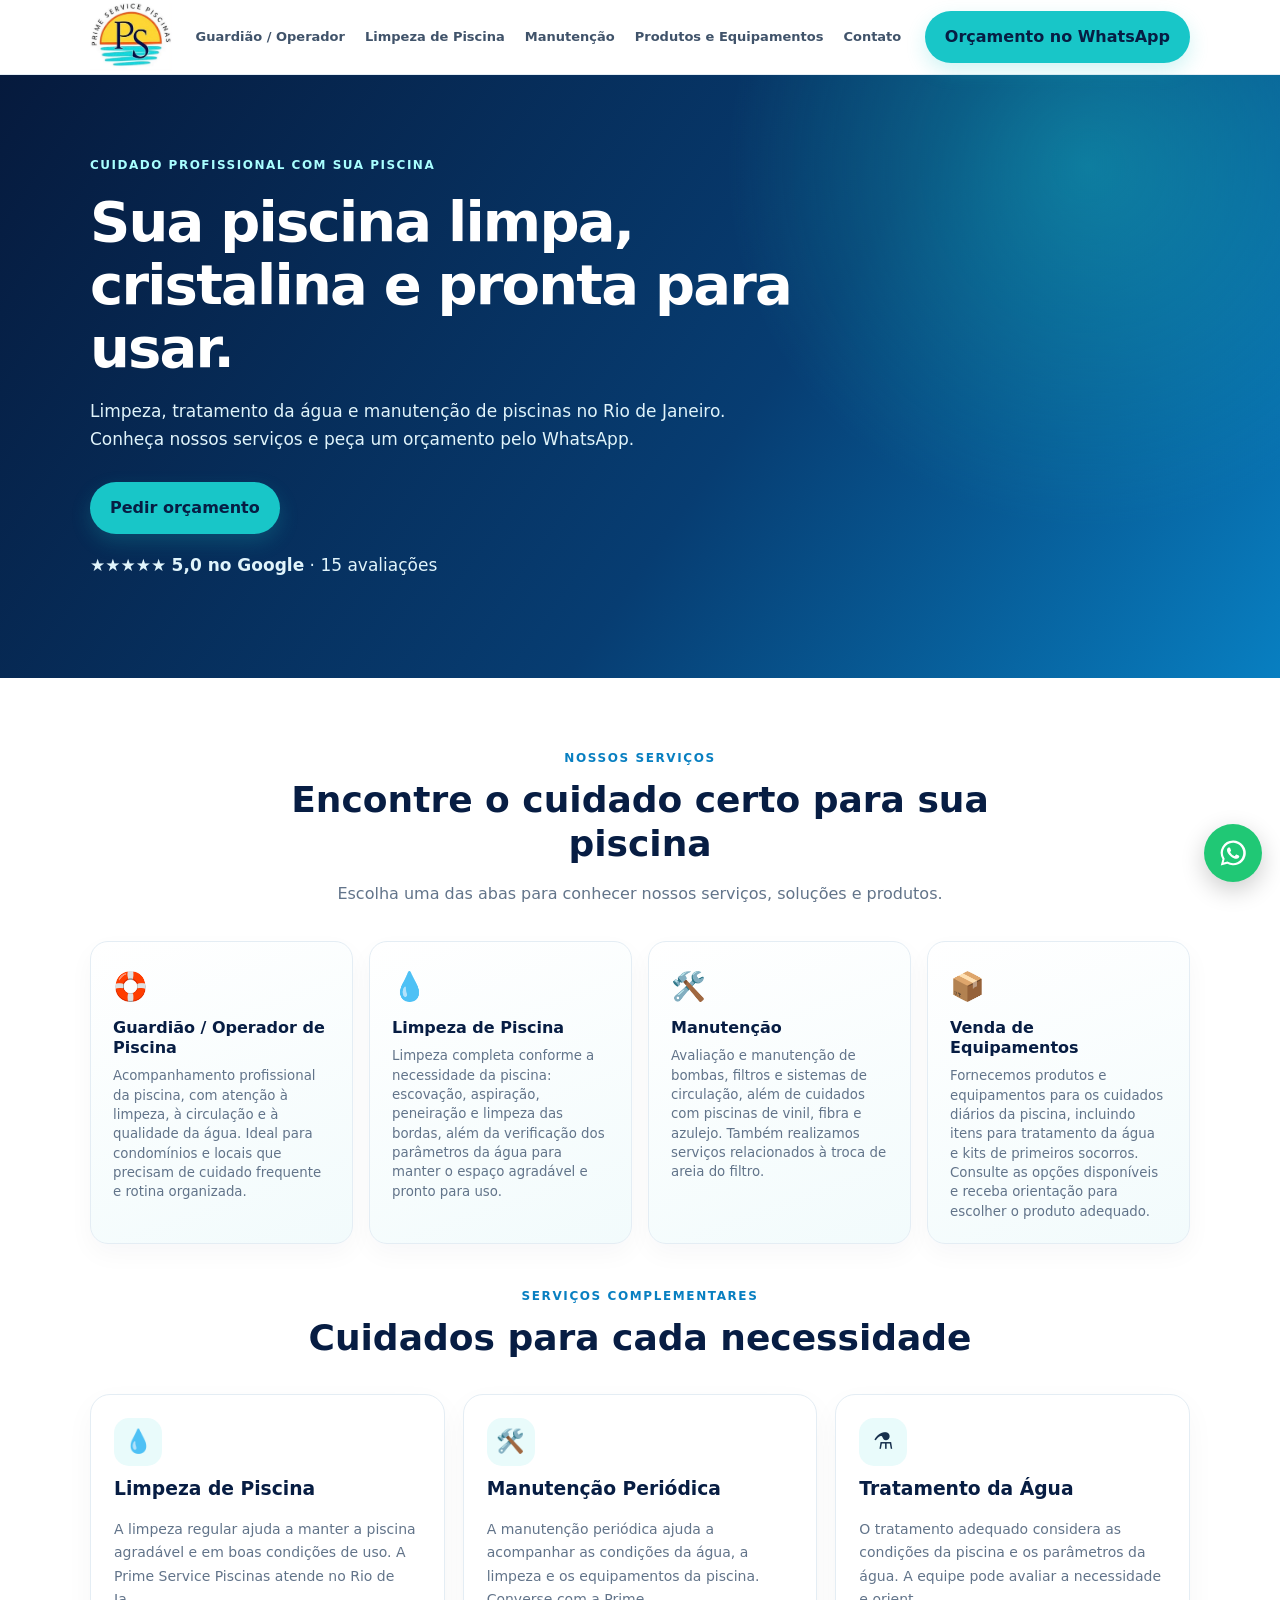
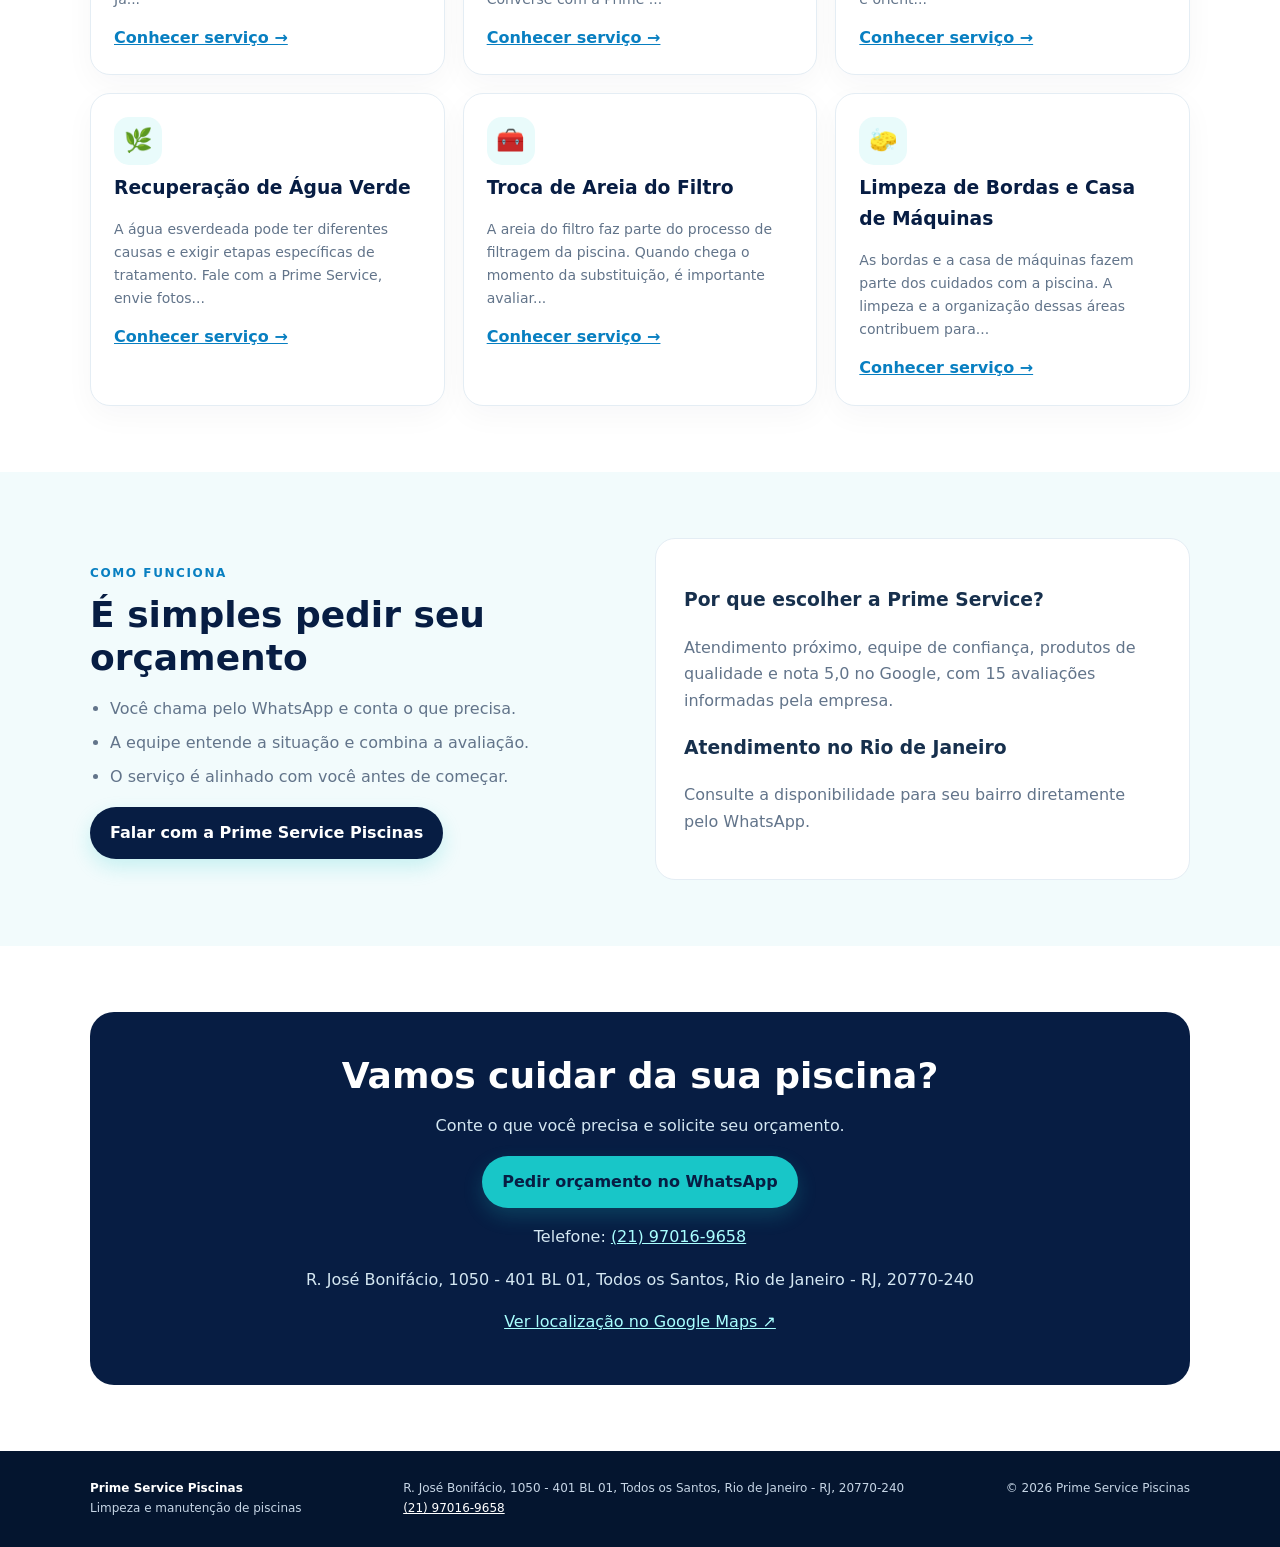
==== index.html @ a9b06937 "Corrigir ícone do botão flutuante do WhatsApp" ====
<!doctype html><html lang="pt-BR"><head><meta charset="utf-8"><meta name="viewport" content="width=device-width,initial-scale=1"><meta name="theme-color" content="#071d43"><title>Limpeza de Piscina no Rio de Janeiro | Prime Service Piscinas</title><meta name="description" content="Limpeza e manutenção de piscinas no Rio de Janeiro. Tratamento da água, recuperação de água verde e serviços para sua piscina. Peça orçamento!"><meta property="og:title" content="Prime Service Piscinas | Rio de Janeiro"><meta property="og:description" content="Limpeza e manutenção de piscinas. Peça seu orçamento pelo WhatsApp."><meta property="og:type" content="website"><meta property="og:url" content="https://manucrf.github.io/primeservicepiscinas/"><meta property="og:image" content="https://manucrf.github.io/primeservicepiscinas/PSP.jpeg"><meta property="og:image:alt" content="Logo da Prime Service Piscinas"><meta name="twitter:card" content="summary"><meta name="twitter:title" content="Prime Service Piscinas | Rio de Janeiro"><meta name="twitter:description" content="Limpeza e manutenção de piscinas. Peça seu orçamento pelo WhatsApp."><meta name="twitter:image" content="https://manucrf.github.io/primeservicepiscinas/PSP.jpeg"><link rel="canonical" href="https://manucrf.github.io/primeservicepiscinas/"><link rel="stylesheet" href="style.css"><script type="application/ld+json">{"@context":"https://schema.org","@type":"LocalBusiness","name":"Prime Service Piscinas","telephone":"+5521970169658","address":{"@type":"PostalAddress","streetAddress":"R. José Bonifácio, 1050 - 401 BL 01, Todos os Santos","addressLocality":"Rio de Janeiro","addressRegion":"RJ","postalCode":"20770-240","addressCountry":"BR"},"aggregateRating":{"@type":"AggregateRating","ratingValue":"5.0","reviewCount":"15"}}</script></head><body><header><div class="wrap nav"><a class="brand" style="display:flex;align-items:center;gap:12px" href="index.html"><img src="PSP.jpeg" alt="Logo original Prime Service Piscinas" style="width:82px;height:68px;object-fit:contain"></a><nav id="nav"><a href="servicos/guardiao-operador.html">Guardião / Operador</a><a href="servicos/limpeza-de-piscina.html">Limpeza de Piscina</a><a href="servicos/manutencao-equipamentos.html">Manutenção</a><a href="servicos/venda-equipamentos.html">Produtos e Equipamentos</a><a href="index.html#contato">Contato</a></nav><a class="btn" href="https://wa.me/5521970169658?text=Ol%C3%A1%21%20Gostaria%20de%20pedir%20um%20or%C3%A7amento%20para%20minha%20piscina." target="_blank" rel="noopener">Orçamento no WhatsApp</a><button class="menu" id="menu" aria-label="Abrir menu" aria-expanded="false">☰</button></div></header><main><section class="hero"><div class="wrap"><span class="eyebrow">Cuidado profissional com sua piscina</span><h1>Sua piscina limpa, cristalina e pronta para usar.</h1><p>Limpeza, tratamento da água e manutenção de piscinas no Rio de Janeiro. Conheça nossos serviços e peça um orçamento pelo WhatsApp.</p><a class="btn" href="https://wa.me/5521970169658?text=Ol%C3%A1%21%20Gostaria%20de%20pedir%20um%20or%C3%A7amento%20para%20minha%20piscina." target="_blank" rel="noopener">Pedir orçamento</a><p>★★★★★ <strong>5,0 no Google</strong> · 15 avaliações</p></div></section><section><div class="wrap"><div class="intro"><span class="kicker">Nossos serviços</span><h2>Encontre o cuidado certo para sua piscina</h2><p class="muted">Escolha uma das abas para conhecer nossos serviços, soluções e produtos.</p></div><div class="service-tabs" aria-label="Categorias de serviços">
<a class="service-tab" href="servicos/guardiao-operador.html"><span>🛟</span><strong>Guardião / Operador de Piscina</strong><small>Acompanhamento profissional da piscina, com atenção à limpeza, à circulação e à qualidade da água. Ideal para condomínios e locais que precisam de cuidado frequente e rotina organizada.</small></a>
<a class="service-tab" href="servicos/limpeza-de-piscina.html"><span>💧</span><strong>Limpeza de Piscina</strong><small>Limpeza completa conforme a necessidade da piscina: escovação, aspiração, peneiração e limpeza das bordas, além da verificação dos parâmetros da água para manter o espaço agradável e pronto para uso.</small></a>
<a class="service-tab" href="servicos/manutencao-equipamentos.html"><span>🛠️</span><strong>Manutenção</strong><small>Avaliação e manutenção de bombas, filtros e sistemas de circulação, além de cuidados com piscinas de vinil, fibra e azulejo. Também realizamos serviços relacionados à troca de areia do filtro.</small></a>
<a class="service-tab" href="servicos/venda-equipamentos.html"><span> 📦</span><strong>Venda de Equipamentos</strong><small>Fornecemos produtos e equipamentos para os cuidados diários da piscina, incluindo itens para tratamento da água e kits de primeiros socorros. Consulte as opções disponíveis e receba orientação para escolher o produto adequado.</small></a>
</div>
<div class="intro secondary-intro"><span class="kicker">Serviços complementares</span><h2>Cuidados para cada necessidade</h2></div>
<div class="grid"><article class="card"><div class="symbol">💧</div><h3>Limpeza de Piscina</h3><p>A limpeza regular ajuda a manter a piscina agradável e em boas condições de uso. A Prime Service Piscinas atende no Rio de Ja...</p><a href="servicos/limpeza-de-piscina.html" style="color:var(--blue);font-weight:750">Conhecer serviço →</a></article><article class="card"><div class="symbol">🛠️</div><h3>Manutenção Periódica</h3><p>A manutenção periódica ajuda a acompanhar as condições da água, a limpeza e os equipamentos da piscina. Converse com a Prime ...</p><a href="servicos/manutencao-periodica.html" style="color:var(--blue);font-weight:750">Conhecer serviço →</a></article><article class="card"><div class="symbol">⚗️</div><h3>Tratamento da Água</h3><p>O tratamento adequado considera as condições da piscina e os parâmetros da água. A equipe pode avaliar a necessidade e orient...</p><a href="servicos/tratamento-da-agua.html" style="color:var(--blue);font-weight:750">Conhecer serviço →</a></article><article class="card"><div class="symbol">🌿</div><h3>Recuperação de Água Verde</h3><p>A água esverdeada pode ter diferentes causas e exigir etapas específicas de tratamento. Fale com a Prime Service, envie fotos...</p><a href="servicos/recuperacao-agua-verde.html" style="color:var(--blue);font-weight:750">Conhecer serviço →</a></article><article class="card"><div class="symbol">🧰</div><h3>Troca de Areia do Filtro</h3><p>A areia do filtro faz parte do processo de filtragem da piscina. Quando chega o momento da substituição, é importante avaliar...</p><a href="servicos/troca-areia-filtro.html" style="color:var(--blue);font-weight:750">Conhecer serviço →</a></article><article class="card"><div class="symbol">🧽</div><h3>Limpeza de Bordas e Casa de Máquinas</h3><p>As bordas e a casa de máquinas fazem parte dos cuidados com a piscina. A limpeza e a organização dessas áreas contribuem para...</p><a href="servicos/limpeza-bordas-casa-maquinas.html" style="color:var(--blue);font-weight:750">Conhecer serviço →</a></article></div></div></section><section class="band"><div class="wrap split"><div><span class="kicker">Como funciona</span><h2>É simples pedir seu orçamento</h2><ul class="check"><li>Você chama pelo WhatsApp e conta o que precisa.</li><li>A equipe entende a situação e combina a avaliação.</li><li>O serviço é alinhado com você antes de começar.</li></ul><a class="btn dark" href="https://wa.me/5521970169658?text=Ol%C3%A1%21%20Gostaria%20de%20pedir%20um%20or%C3%A7amento%20para%20minha%20piscina." target="_blank" rel="noopener">Falar com a Prime Service Piscinas</a></div><div class="panel"><h3>Por que escolher a Prime Service?</h3><p class="muted">Atendimento próximo, equipe de confiança, produtos de qualidade e nota 5,0 no Google, com 15 avaliações informadas pela empresa.</p><h3>Atendimento no Rio de Janeiro</h3><p class="muted">Consulte a disponibilidade para seu bairro diretamente pelo WhatsApp.</p></div></div></section><section id="contato"><div class="wrap"><div class="cta"><h2>Vamos cuidar da sua piscina?</h2><p>Conte o que você precisa e solicite seu orçamento.</p><a class="btn" href="https://wa.me/5521970169658?text=Ol%C3%A1%21%20Gostaria%20de%20pedir%20um%20or%C3%A7amento%20para%20minha%20piscina." target="_blank" rel="noopener">Pedir orçamento no WhatsApp</a><p>Telefone: <a href="tel:+5521970169658" style="color:#a9ffff">(21) 97016-9658</a></p><p>R. José Bonifácio, 1050 - 401 BL 01, Todos os Santos, Rio de Janeiro - RJ, 20770-240</p><p><a href="https://www.google.com/maps?q=R.%20Jos%C3%A9%20Bonif%C3%A1cio%2C%201050%2C%20Todos%20os%20Santos%2C%20Rio%20de%20Janeiro%20-%20RJ%2C%2020770-240" target="_blank" rel="noopener" style="color:#a9ffff">Ver localização no Google Maps ↗</a></p></div></div></section></main><footer><div class="wrap foot"><div><strong>Prime Service Piscinas</strong><br>Limpeza e manutenção de piscinas</div><div>R. José Bonifácio, 1050 - 401 BL 01, Todos os Santos, Rio de Janeiro - RJ, 20770-240<br><a href="tel:+5521970169658" style="color:white">(21) 97016-9658</a></div><div>© <span class="year"></span> Prime Service Piscinas</div></div></footer><a class="float" href="https://wa.me/5521970169658?text=Ol%C3%A1%21%20Gostaria%20de%20pedir%20um%20or%C3%A7amento%20para%20minha%20piscina." target="_blank" rel="noopener" aria-label="Pedir orçamento pelo WhatsApp"><svg viewBox="0 0 24 24" width="30" height="30" aria-hidden="true" focusable="false"><path fill="currentColor" d="M12.04 2a9.85 9.85 0 0 0-8.45 14.92L2.2 22l5.22-1.37A9.95 9.95 0 1 0 12.04 2Zm0 18.1a8.1 8.1 0 0 1-4.13-1.13l-.3-.18-3.1.81.83-3.02-.2-.31A8.13 8.13 0 1 1 12.04 20.1Zm4.46-6.08c-.24-.12-1.43-.7-1.65-.78-.22-.08-.38-.12-.54.12-.16.24-.62.78-.76.94-.14.16-.28.18-.52.06-.24-.12-1.02-.38-1.95-1.2-.72-.64-1.2-1.43-1.34-1.67-.14-.24-.02-.37.1-.49.1-.1.24-.28.36-.42.12-.14.16-.24.24-.4.08-.16.04-.3-.02-.42-.06-.12-.54-1.3-.74-1.78-.2-.46-.4-.4-.54-.41h-.46c-.16 0-.42.06-.64.3-.22.24-.84.82-.84 2s.86 2.32.98 2.48c.12.16 1.7 2.6 4.12 3.64.58.25 1.03.4 1.38.51.58.18 1.1.15 1.51.09.46-.07 1.43-.58 1.63-1.14.2-.56.2-1.04.14-1.14-.06-.1-.22-.16-.46-.28Z"/></svg></a><script>const m=document.getElementById('menu'),n=document.getElementById('nav');m.addEventListener('click',()=>{let o=n.classList.toggle('open');m.setAttribute('aria-expanded',o)});document.querySelectorAll('.year').forEach(e=>e.textContent=new Date().getFullYear());</script></body></html>
---- style.css ----
:root{--navy:#071d43;--blue:#087fc1;--turq:#18c6c8;--aqua:#e9fbfb;--ink:#17304d;--muted:#62748a;--line:#e4edf4}
*{box-sizing:border-box}html{scroll-behavior:smooth;scroll-padding-top:90px}body{margin:0;font-family:Inter,Poppins,system-ui,-apple-system,"Segoe UI",sans-serif;color:var(--ink);line-height:1.65}a{color:inherit}a:focus-visible,button:focus-visible{outline:3px solid #f5c84b;outline-offset:4px}.wrap{width:min(1100px,calc(100% - 36px));margin:auto}
header{position:sticky;top:0;z-index:10;background:#ffffffef;backdrop-filter:blur(10px);border-bottom:1px solid var(--line)}
.nav{min-height:74px;display:flex;align-items:center;justify-content:space-between;gap:20px}.brand{text-decoration:none;font-weight:800;color:var(--navy);letter-spacing:-.5px;line-height:1.05}.brand small{display:block;color:var(--blue);font-size:10px;letter-spacing:2px;margin-top:4px}
nav{display:flex;align-items:center;gap:20px}nav a{font-size:13px;font-weight:650;text-decoration:none;color:#40536a}nav a:hover{color:var(--blue)}
.btn{display:inline-flex;align-items:center;justify-content:center;padding:13px 20px;border-radius:999px;background:var(--turq);color:var(--navy);font-weight:800;text-decoration:none;border:0;box-shadow:0 8px 20px #18c6c833}.btn:hover{filter:brightness(1.04);transform:translateY(-1px)}.btn.dark{background:var(--navy);color:white}
.menu{display:none;border:1px solid var(--line);background:white;border-radius:10px;padding:9px}
.hero{background:radial-gradient(circle at 85% 15%,#18c6c866,transparent 30%),linear-gradient(125deg,#061a3d,#073d72 58%,#087fc1);color:white;padding:76px 0 82px}
.hero .eyebrow{color:#a9ffff;text-transform:uppercase;letter-spacing:1.5px;font-size:12px;font-weight:800}.hero h1{font-size:clamp(34px,5vw,56px);line-height:1.12;letter-spacing:-1.8px;max-width:760px;margin:14px 0}.hero p{color:#e0f4fb;max-width:700px;font-size:17px}.hero .btn{margin-top:12px}
section{padding:66px 0}.intro{text-align:center;max-width:760px;margin:0 auto 34px}.kicker{color:var(--blue);font-size:12px;font-weight:800;letter-spacing:1.6px;text-transform:uppercase}h2{color:var(--navy);font-size:clamp(26px,3.5vw,36px);line-height:1.2;margin:8px 0 12px}.muted{color:var(--muted)}
.grid{display:grid;grid-template-columns:repeat(3,1fr);gap:18px}.card{border:1px solid var(--line);border-radius:20px;padding:23px;background:white;box-shadow:0 10px 30px #071d4309}.card h3{color:var(--navy);margin:8px 0}.card p{color:var(--muted);font-size:14px}.symbol{width:48px;height:48px;border-radius:15px;background:var(--aqua);display:grid;place-items:center;font-size:23px}
.band{background:#f2fbfc}.split{display:grid;grid-template-columns:1fr 1fr;gap:30px;align-items:center}.panel{padding:28px;border-radius:20px;background:white;border:1px solid var(--line)}ul.check{padding-left:20px;color:var(--muted)}ul.check li{margin:8px 0}
.cta{background:var(--navy);color:white;border-radius:24px;padding:34px;text-align:center}.cta h2{color:white}.cta p{color:#d4e7f2}
footer{background:#04152f;color:#c6d5e5;padding:28px 0;font-size:12px}.foot{display:flex;justify-content:space-between;gap:18px;flex-wrap:wrap}footer strong{color:white}
.float{position:fixed;right:18px;bottom:18px;z-index:20;width:58px;height:58px;border-radius:50%;display:grid;place-items:center;background:#20c875;color:white;text-decoration:none;font-size:27px;box-shadow:0 8px 25px #0003}
.breadcrumb{font-size:13px;color:var(--muted);margin:18px 0}.breadcrumb a{color:var(--blue)}
@media(max-width:800px){nav{display:none;position:absolute;top:73px;left:0;right:0;background:white;padding:18px 22px;border-bottom:1px solid var(--line);flex-direction:column;align-items:flex-start}nav.open{display:flex}.menu{display:block}.nav>.btn{display:none}.grid{grid-template-columns:repeat(2,1fr)}.split{grid-template-columns:1fr}}
@media(max-width:540px){.grid{grid-template-columns:1fr}.hero{padding:55px 0 62px}section{padding:52px 0}.cta{padding:26px 20px}}

.service-tabs{display:grid;grid-template-columns:repeat(4,1fr);gap:16px;margin:0 0 38px}.service-tab{display:flex;flex-direction:column;gap:8px;padding:22px;border:1px solid var(--line);border-radius:18px;background:linear-gradient(160deg,#fff,#f2fbfc);text-decoration:none;box-shadow:0 10px 26px #071d4309;transition:transform .2s,border-color .2s}.service-tab:hover{transform:translateY(-3px);border-color:var(--turq)}.service-tab span{font-size:28px}.service-tab strong{color:var(--navy);line-height:1.25}.service-tab small{color:var(--muted);line-height:1.45}.secondary-intro{margin-top:8px}@media(max-width:800px){.service-tabs{grid-template-columns:repeat(2,1fr)}}@media(max-width:540px){.service-tabs{grid-template-columns:1fr}}
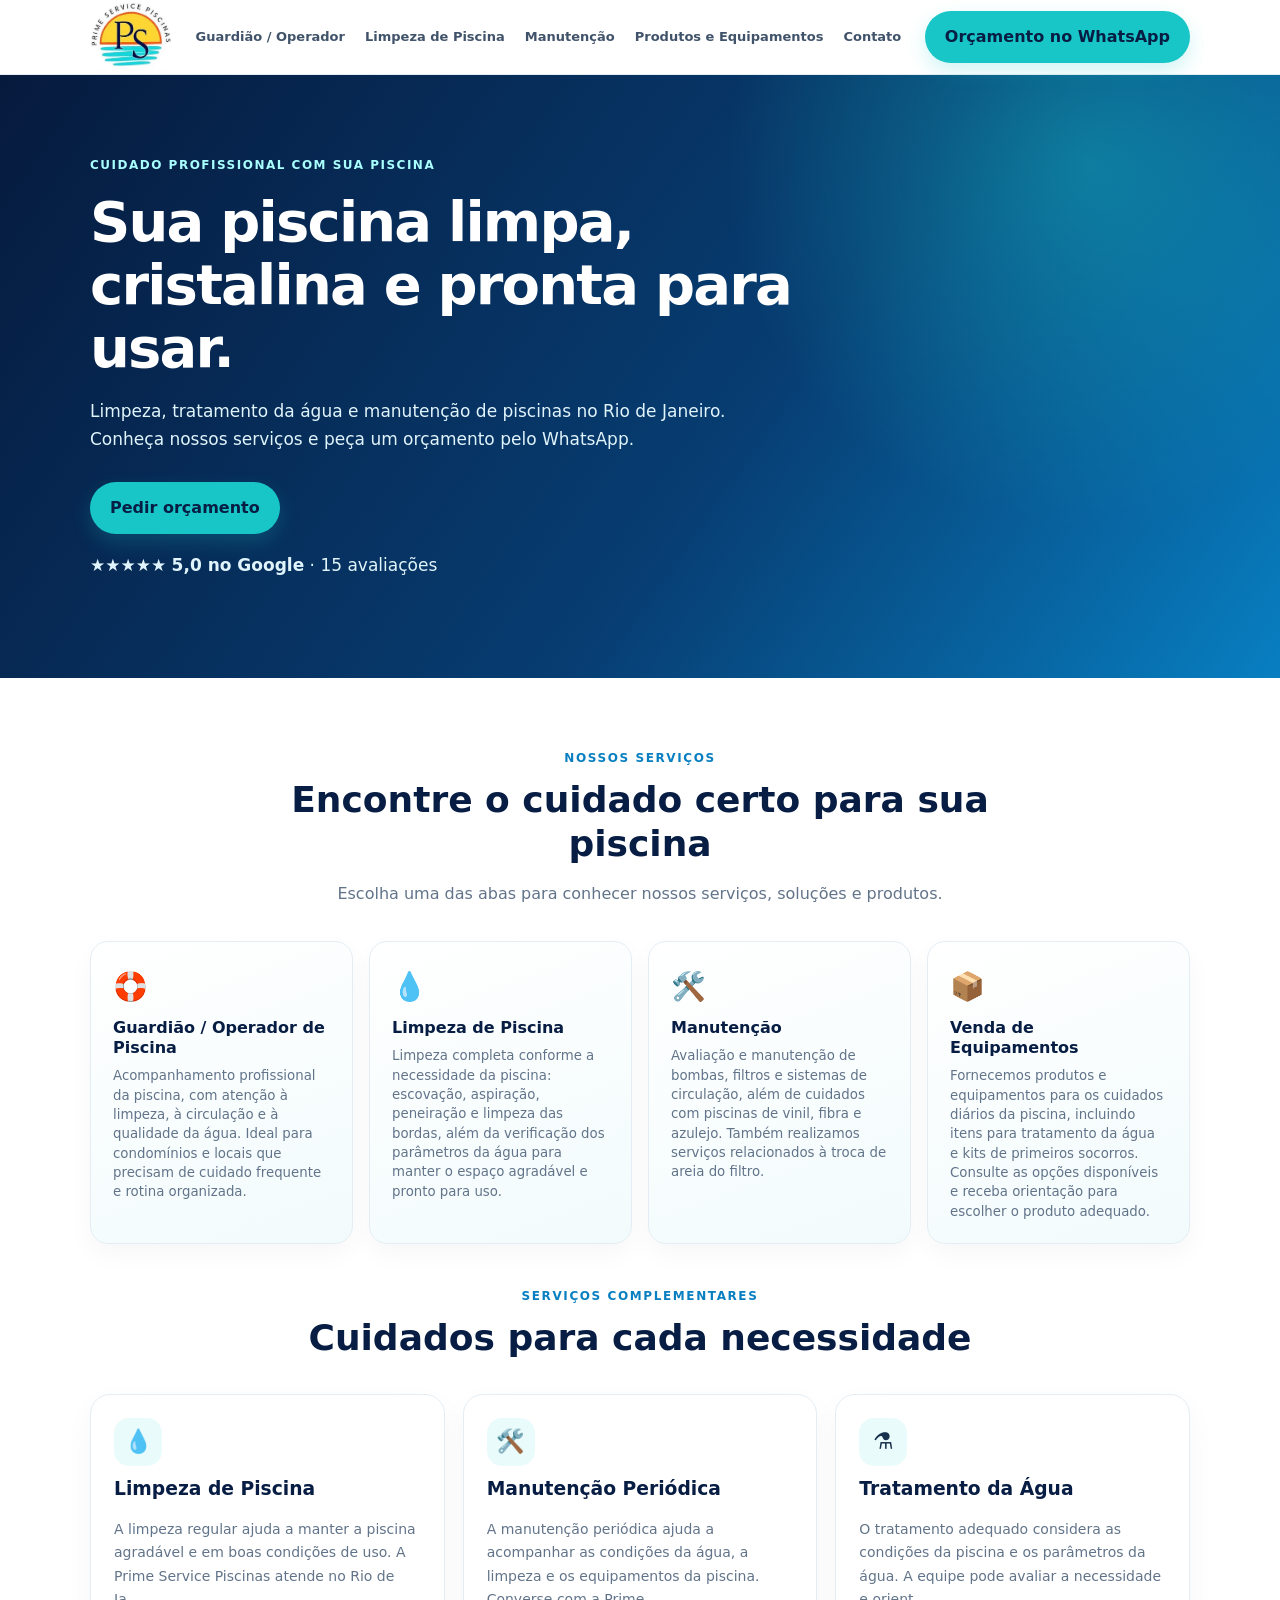
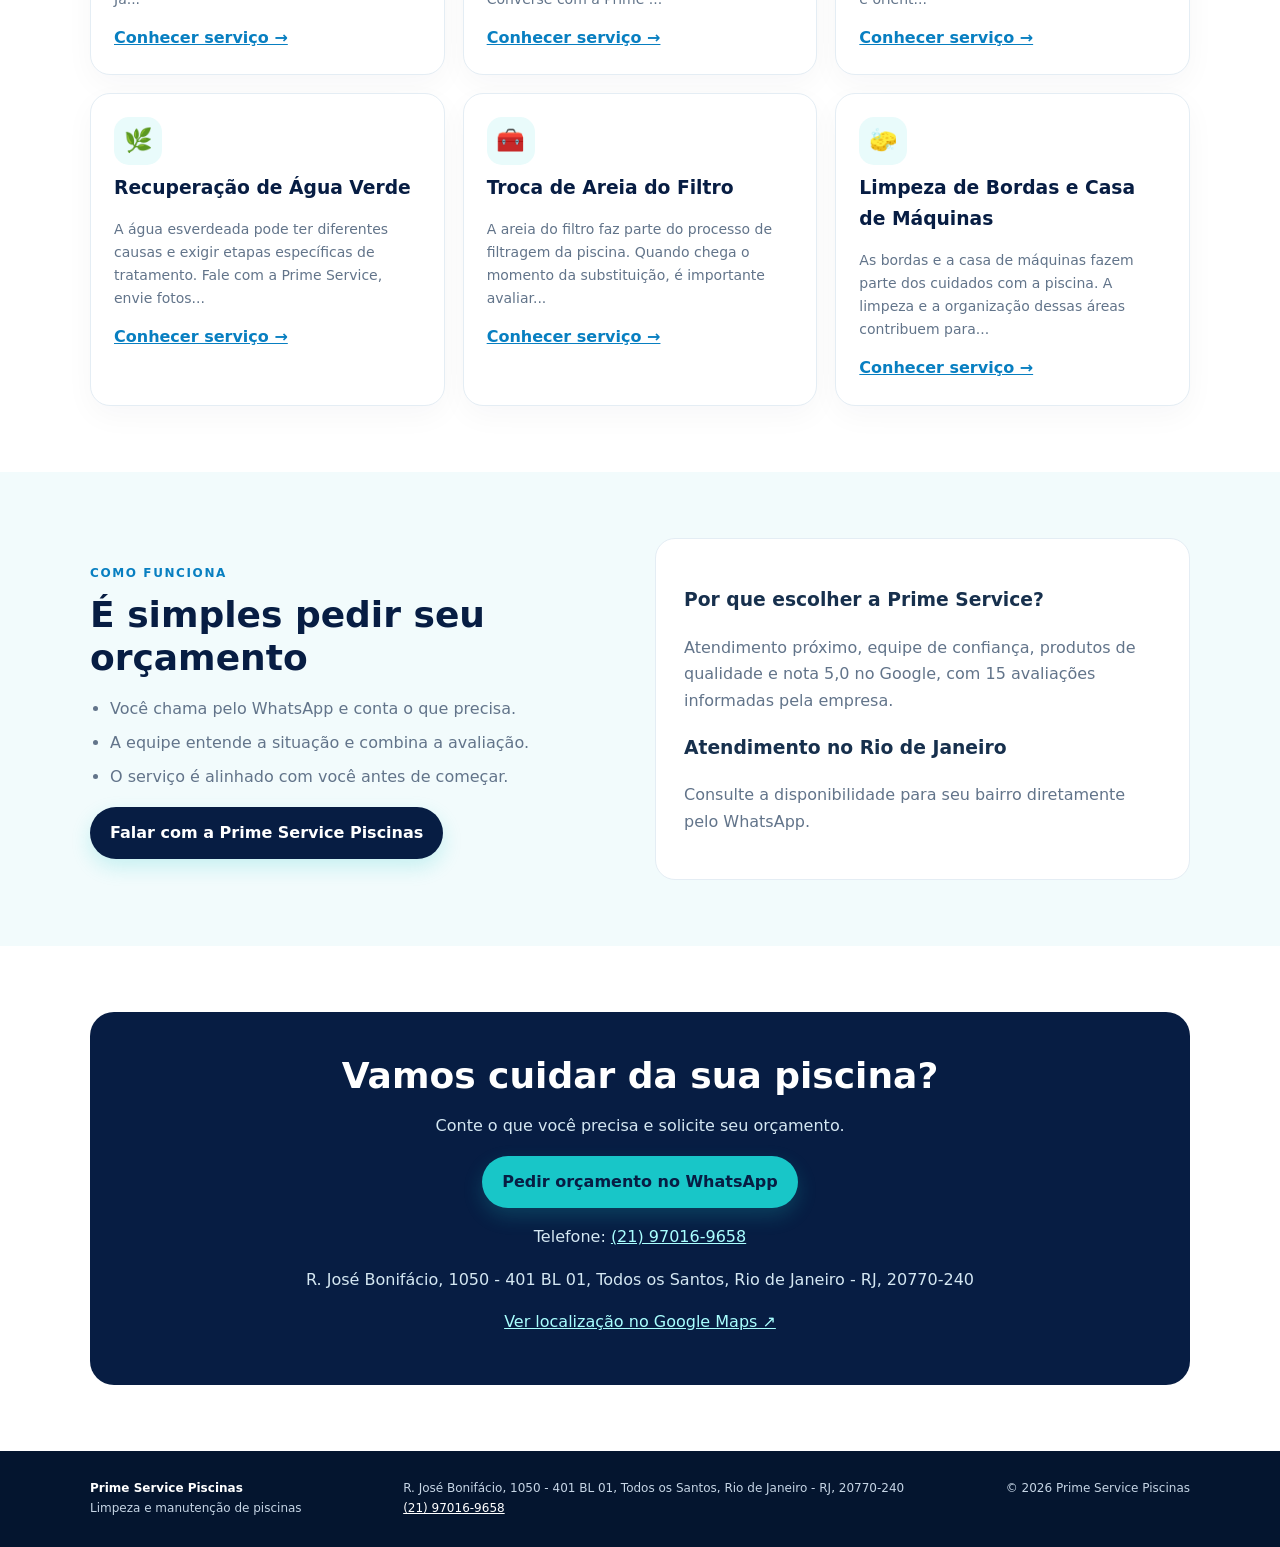
==== commit 934a27bb: "Remover botão flutuante do WhatsApp" ====
--- a/index.html
+++ b/index.html
@@ -5,4 +5,4 @@
 <a class="service-tab" href="servicos/venda-equipamentos.html"><span> 📦</span><strong>Venda de Equipamentos</strong><small>Fornecemos produtos e equipamentos para os cuidados diários da piscina, incluindo itens para tratamento da água e kits de primeiros socorros. Consulte as opções disponíveis e receba orientação para escolher o produto adequado.</small></a>
 </div>
 <div class="intro secondary-intro"><span class="kicker">Serviços complementares</span><h2>Cuidados para cada necessidade</h2></div>
-<div class="grid"><article class="card"><div class="symbol">💧</div><h3>Limpeza de Piscina</h3><p>A limpeza regular ajuda a manter a piscina agradável e em boas condições de uso. A Prime Service Piscinas atende no Rio de Ja...</p><a href="servicos/limpeza-de-piscina.html" style="color:var(--blue);font-weight:750">Conhecer serviço →</a></article><article class="card"><div class="symbol">🛠️</div><h3>Manutenção Periódica</h3><p>A manutenção periódica ajuda a acompanhar as condições da água, a limpeza e os equipamentos da piscina. Converse com a Prime ...</p><a href="servicos/manutencao-periodica.html" style="color:var(--blue);font-weight:750">Conhecer serviço →</a></article><article class="card"><div class="symbol">⚗️</div><h3>Tratamento da Água</h3><p>O tratamento adequado considera as condições da piscina e os parâmetros da água. A equipe pode avaliar a necessidade e orient...</p><a href="servicos/tratamento-da-agua.html" style="color:var(--blue);font-weight:750">Conhecer serviço →</a></article><article class="card"><div class="symbol">🌿</div><h3>Recuperação de Água Verde</h3><p>A água esverdeada pode ter diferentes causas e exigir etapas específicas de tratamento. Fale com a Prime Service, envie fotos...</p><a href="servicos/recuperacao-agua-verde.html" style="color:var(--blue);font-weight:750">Conhecer serviço →</a></article><article class="card"><div class="symbol">🧰</div><h3>Troca de Areia do Filtro</h3><p>A areia do filtro faz parte do processo de filtragem da piscina. Quando chega o momento da substituição, é importante avaliar...</p><a href="servicos/troca-areia-filtro.html" style="color:var(--blue);font-weight:750">Conhecer serviço →</a></article><article class="card"><div class="symbol">🧽</div><h3>Limpeza de Bordas e Casa de Máquinas</h3><p>As bordas e a casa de máquinas fazem parte dos cuidados com a piscina. A limpeza e a organização dessas áreas contribuem para...</p><a href="servicos/limpeza-bordas-casa-maquinas.html" style="color:var(--blue);font-weight:750">Conhecer serviço →</a></article></div></div></section><section class="band"><div class="wrap split"><div><span class="kicker">Como funciona</span><h2>É simples pedir seu orçamento</h2><ul class="check"><li>Você chama pelo WhatsApp e conta o que precisa.</li><li>A equipe entende a situação e combina a avaliação.</li><li>O serviço é alinhado com você antes de começar.</li></ul><a class="btn dark" href="https://wa.me/5521970169658?text=Ol%C3%A1%21%20Gostaria%20de%20pedir%20um%20or%C3%A7amento%20para%20minha%20piscina." target="_blank" rel="noopener">Falar com a Prime Service Piscinas</a></div><div class="panel"><h3>Por que escolher a Prime Service?</h3><p class="muted">Atendimento próximo, equipe de confiança, produtos de qualidade e nota 5,0 no Google, com 15 avaliações informadas pela empresa.</p><h3>Atendimento no Rio de Janeiro</h3><p class="muted">Consulte a disponibilidade para seu bairro diretamente pelo WhatsApp.</p></div></div></section><section id="contato"><div class="wrap"><div class="cta"><h2>Vamos cuidar da sua piscina?</h2><p>Conte o que você precisa e solicite seu orçamento.</p><a class="btn" href="https://wa.me/5521970169658?text=Ol%C3%A1%21%20Gostaria%20de%20pedir%20um%20or%C3%A7amento%20para%20minha%20piscina." target="_blank" rel="noopener">Pedir orçamento no WhatsApp</a><p>Telefone: <a href="tel:+5521970169658" style="color:#a9ffff">(21) 97016-9658</a></p><p>R. José Bonifácio, 1050 - 401 BL 01, Todos os Santos, Rio de Janeiro - RJ, 20770-240</p><p><a href="https://www.google.com/maps?q=R.%20Jos%C3%A9%20Bonif%C3%A1cio%2C%201050%2C%20Todos%20os%20Santos%2C%20Rio%20de%20Janeiro%20-%20RJ%2C%2020770-240" target="_blank" rel="noopener" style="color:#a9ffff">Ver localização no Google Maps ↗</a></p></div></div></section></main><footer><div class="wrap foot"><div><strong>Prime Service Piscinas</strong><br>Limpeza e manutenção de piscinas</div><div>R. José Bonifácio, 1050 - 401 BL 01, Todos os Santos, Rio de Janeiro - RJ, 20770-240<br><a href="tel:+5521970169658" style="color:white">(21) 97016-9658</a></div><div>© <span class="year"></span> Prime Service Piscinas</div></div></footer><a class="float" href="https://wa.me/5521970169658?text=Ol%C3%A1%21%20Gostaria%20de%20pedir%20um%20or%C3%A7amento%20para%20minha%20piscina." target="_blank" rel="noopener" aria-label="Pedir orçamento pelo WhatsApp"><svg viewBox="0 0 24 24" width="30" height="30" aria-hidden="true" focusable="false"><path fill="currentColor" d="M12.04 2a9.85 9.85 0 0 0-8.45 14.92L2.2 22l5.22-1.37A9.95 9.95 0 1 0 12.04 2Zm0 18.1a8.1 8.1 0 0 1-4.13-1.13l-.3-.18-3.1.81.83-3.02-.2-.31A8.13 8.13 0 1 1 12.04 20.1Zm4.46-6.08c-.24-.12-1.43-.7-1.65-.78-.22-.08-.38-.12-.54.12-.16.24-.62.78-.76.94-.14.16-.28.18-.52.06-.24-.12-1.02-.38-1.95-1.2-.72-.64-1.2-1.43-1.34-1.67-.14-.24-.02-.37.1-.49.1-.1.24-.28.36-.42.12-.14.16-.24.24-.4.08-.16.04-.3-.02-.42-.06-.12-.54-1.3-.74-1.78-.2-.46-.4-.4-.54-.41h-.46c-.16 0-.42.06-.64.3-.22.24-.84.82-.84 2s.86 2.32.98 2.48c.12.16 1.7 2.6 4.12 3.64.58.25 1.03.4 1.38.51.58.18 1.1.15 1.51.09.46-.07 1.43-.58 1.63-1.14.2-.56.2-1.04.14-1.14-.06-.1-.22-.16-.46-.28Z"/></svg></a><script>const m=document.getElementById('menu'),n=document.getElementById('nav');m.addEventListener('click',()=>{let o=n.classList.toggle('open');m.setAttribute('aria-expanded',o)});document.querySelectorAll('.year').forEach(e=>e.textContent=new Date().getFullYear());</script></body></html>
+<div class="grid"><article class="card"><div class="symbol">💧</div><h3>Limpeza de Piscina</h3><p>A limpeza regular ajuda a manter a piscina agradável e em boas condições de uso. A Prime Service Piscinas atende no Rio de Ja...</p><a href="servicos/limpeza-de-piscina.html" style="color:var(--blue);font-weight:750">Conhecer serviço →</a></article><article class="card"><div class="symbol">🛠️</div><h3>Manutenção Periódica</h3><p>A manutenção periódica ajuda a acompanhar as condições da água, a limpeza e os equipamentos da piscina. Converse com a Prime ...</p><a href="servicos/manutencao-periodica.html" style="color:var(--blue);font-weight:750">Conhecer serviço →</a></article><article class="card"><div class="symbol">⚗️</div><h3>Tratamento da Água</h3><p>O tratamento adequado considera as condições da piscina e os parâmetros da água. A equipe pode avaliar a necessidade e orient...</p><a href="servicos/tratamento-da-agua.html" style="color:var(--blue);font-weight:750">Conhecer serviço →</a></article><article class="card"><div class="symbol">🌿</div><h3>Recuperação de Água Verde</h3><p>A água esverdeada pode ter diferentes causas e exigir etapas específicas de tratamento. Fale com a Prime Service, envie fotos...</p><a href="servicos/recuperacao-agua-verde.html" style="color:var(--blue);font-weight:750">Conhecer serviço →</a></article><article class="card"><div class="symbol">🧰</div><h3>Troca de Areia do Filtro</h3><p>A areia do filtro faz parte do processo de filtragem da piscina. Quando chega o momento da substituição, é importante avaliar...</p><a href="servicos/troca-areia-filtro.html" style="color:var(--blue);font-weight:750">Conhecer serviço →</a></article><article class="card"><div class="symbol">🧽</div><h3>Limpeza de Bordas e Casa de Máquinas</h3><p>As bordas e a casa de máquinas fazem parte dos cuidados com a piscina. A limpeza e a organização dessas áreas contribuem para...</p><a href="servicos/limpeza-bordas-casa-maquinas.html" style="color:var(--blue);font-weight:750">Conhecer serviço →</a></article></div></div></section><section class="band"><div class="wrap split"><div><span class="kicker">Como funciona</span><h2>É simples pedir seu orçamento</h2><ul class="check"><li>Você chama pelo WhatsApp e conta o que precisa.</li><li>A equipe entende a situação e combina a avaliação.</li><li>O serviço é alinhado com você antes de começar.</li></ul><a class="btn dark" href="https://wa.me/5521970169658?text=Ol%C3%A1%21%20Gostaria%20de%20pedir%20um%20or%C3%A7amento%20para%20minha%20piscina." target="_blank" rel="noopener">Falar com a Prime Service Piscinas</a></div><div class="panel"><h3>Por que escolher a Prime Service?</h3><p class="muted">Atendimento próximo, equipe de confiança, produtos de qualidade e nota 5,0 no Google, com 15 avaliações informadas pela empresa.</p><h3>Atendimento no Rio de Janeiro</h3><p class="muted">Consulte a disponibilidade para seu bairro diretamente pelo WhatsApp.</p></div></div></section><section id="contato"><div class="wrap"><div class="cta"><h2>Vamos cuidar da sua piscina?</h2><p>Conte o que você precisa e solicite seu orçamento.</p><a class="btn" href="https://wa.me/5521970169658?text=Ol%C3%A1%21%20Gostaria%20de%20pedir%20um%20or%C3%A7amento%20para%20minha%20piscina." target="_blank" rel="noopener">Pedir orçamento no WhatsApp</a><p>Telefone: <a href="tel:+5521970169658" style="color:#a9ffff">(21) 97016-9658</a></p><p>R. José Bonifácio, 1050 - 401 BL 01, Todos os Santos, Rio de Janeiro - RJ, 20770-240</p><p><a href="https://www.google.com/maps?q=R.%20Jos%C3%A9%20Bonif%C3%A1cio%2C%201050%2C%20Todos%20os%20Santos%2C%20Rio%20de%20Janeiro%20-%20RJ%2C%2020770-240" target="_blank" rel="noopener" style="color:#a9ffff">Ver localização no Google Maps ↗</a></p></div></div></section></main><footer><div class="wrap foot"><div><strong>Prime Service Piscinas</strong><br>Limpeza e manutenção de piscinas</div><div>R. José Bonifácio, 1050 - 401 BL 01, Todos os Santos, Rio de Janeiro - RJ, 20770-240<br><a href="tel:+5521970169658" style="color:white">(21) 97016-9658</a></div><div>© <span class="year"></span> Prime Service Piscinas</div></div></footer><script>const m=document.getElementById('menu'),n=document.getElementById('nav');m.addEventListener('click',()=>{let o=n.classList.toggle('open');m.setAttribute('aria-expanded',o)});document.querySelectorAll('.year').forEach(e=>e.textContent=new Date().getFullYear());</script></body></html>
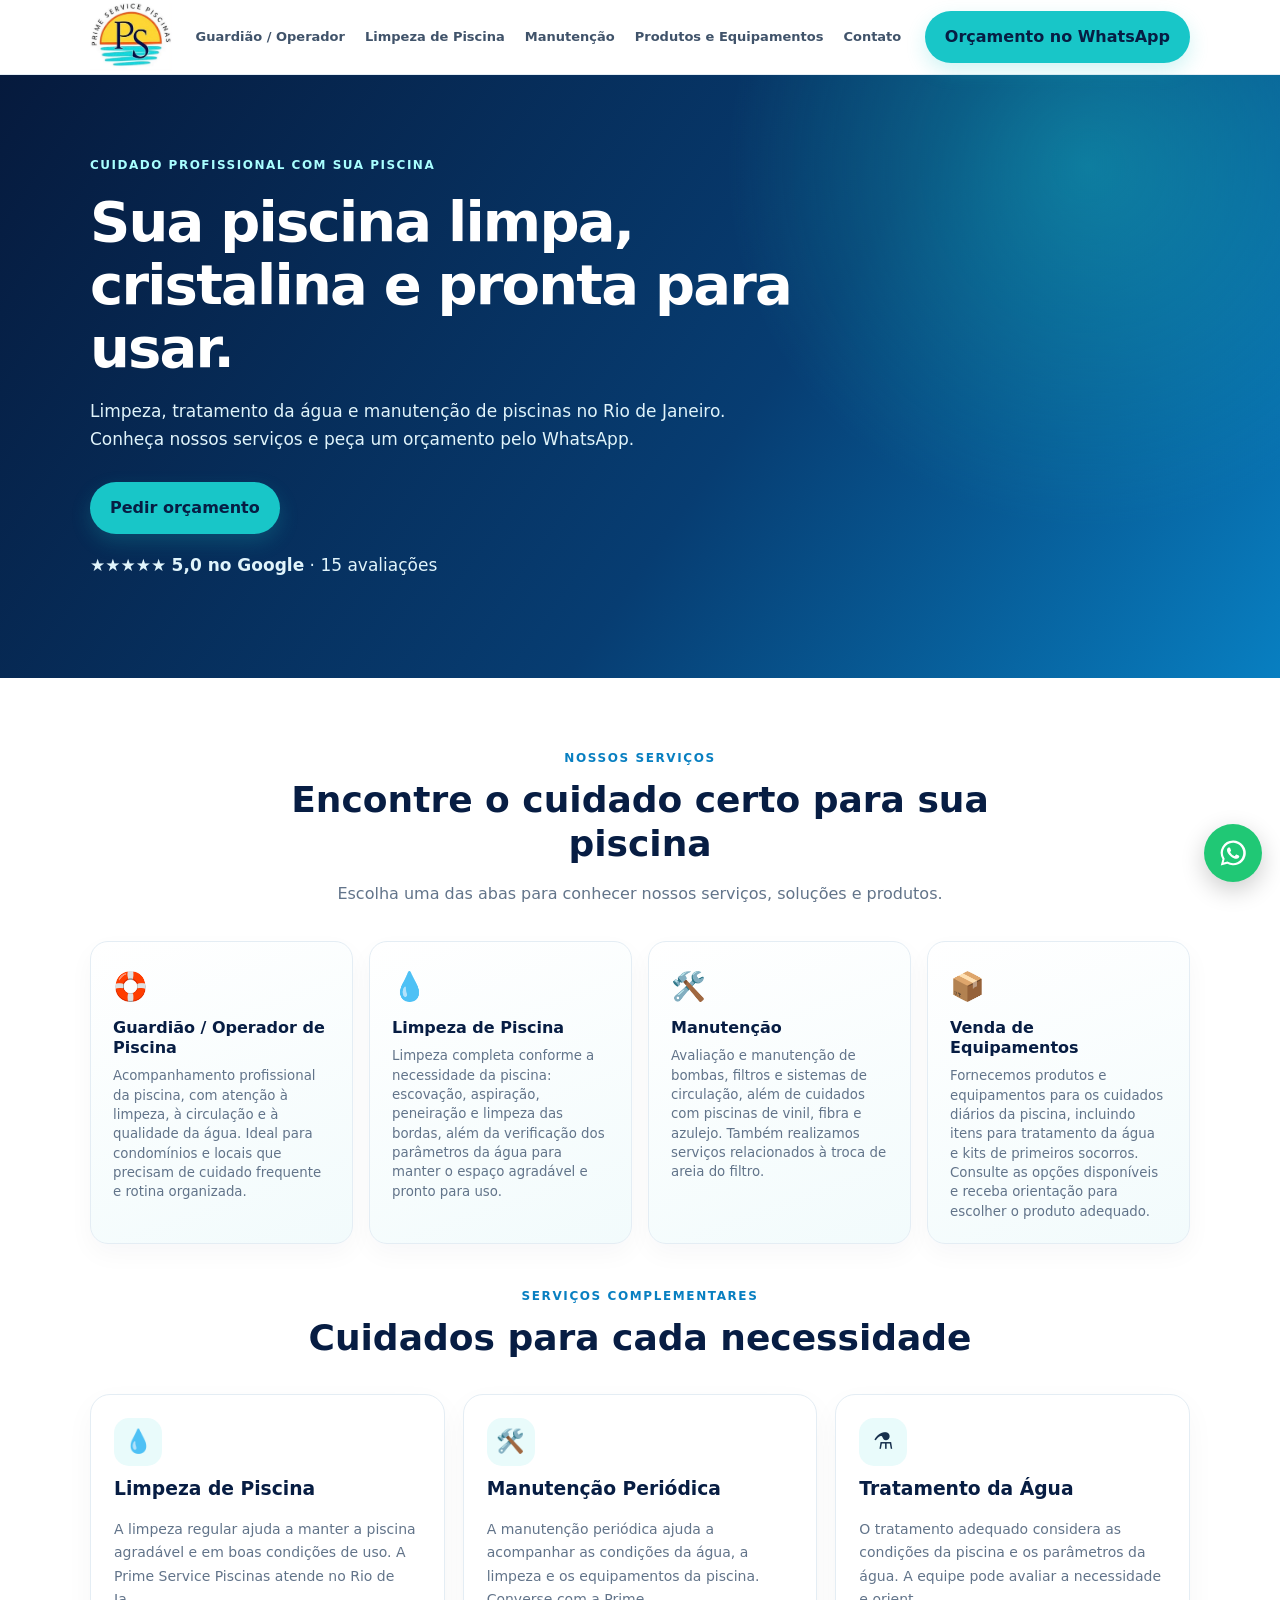
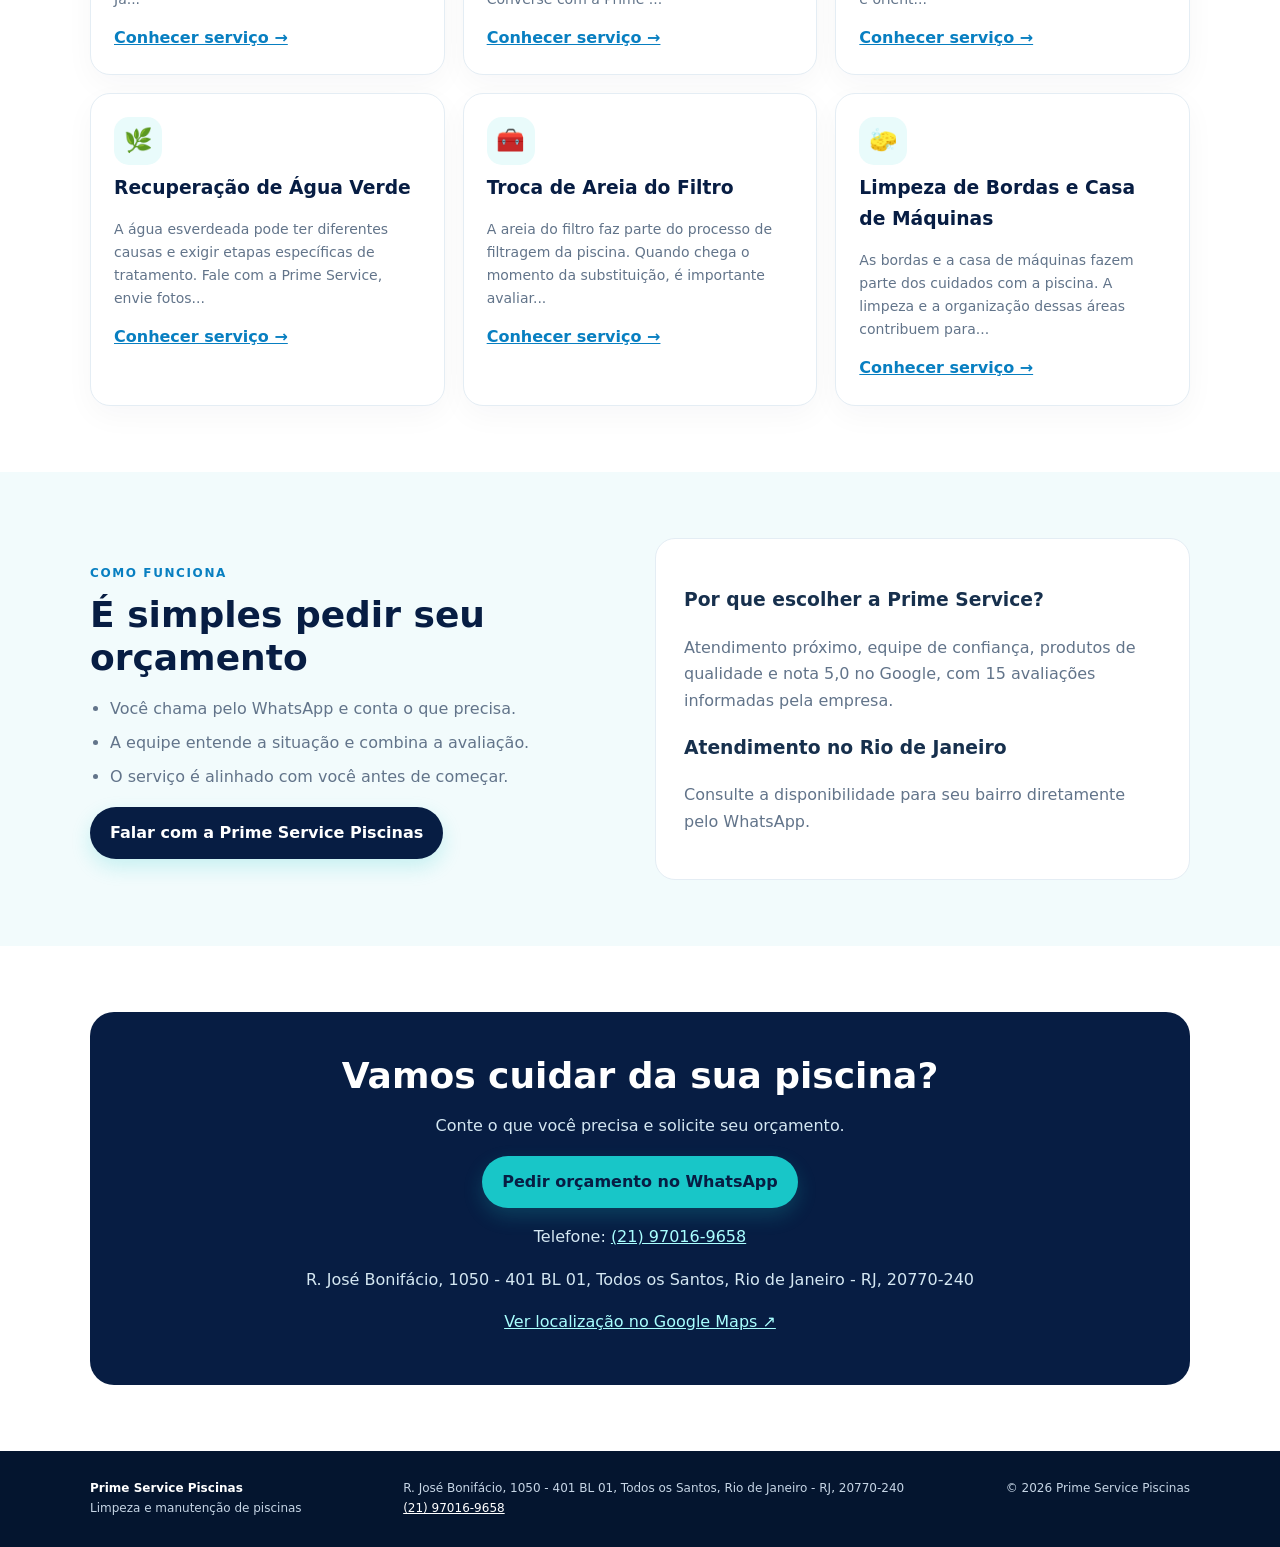
==== commit f851520e: "Restaurar botão flutuante do WhatsApp" ====
--- a/index.html
+++ b/index.html
@@ -5,4 +5,4 @@
 <a class="service-tab" href="servicos/venda-equipamentos.html"><span> 📦</span><strong>Venda de Equipamentos</strong><small>Fornecemos produtos e equipamentos para os cuidados diários da piscina, incluindo itens para tratamento da água e kits de primeiros socorros. Consulte as opções disponíveis e receba orientação para escolher o produto adequado.</small></a>
 </div>
 <div class="intro secondary-intro"><span class="kicker">Serviços complementares</span><h2>Cuidados para cada necessidade</h2></div>
-<div class="grid"><article class="card"><div class="symbol">💧</div><h3>Limpeza de Piscina</h3><p>A limpeza regular ajuda a manter a piscina agradável e em boas condições de uso. A Prime Service Piscinas atende no Rio de Ja...</p><a href="servicos/limpeza-de-piscina.html" style="color:var(--blue);font-weight:750">Conhecer serviço →</a></article><article class="card"><div class="symbol">🛠️</div><h3>Manutenção Periódica</h3><p>A manutenção periódica ajuda a acompanhar as condições da água, a limpeza e os equipamentos da piscina. Converse com a Prime ...</p><a href="servicos/manutencao-periodica.html" style="color:var(--blue);font-weight:750">Conhecer serviço →</a></article><article class="card"><div class="symbol">⚗️</div><h3>Tratamento da Água</h3><p>O tratamento adequado considera as condições da piscina e os parâmetros da água. A equipe pode avaliar a necessidade e orient...</p><a href="servicos/tratamento-da-agua.html" style="color:var(--blue);font-weight:750">Conhecer serviço →</a></article><article class="card"><div class="symbol">🌿</div><h3>Recuperação de Água Verde</h3><p>A água esverdeada pode ter diferentes causas e exigir etapas específicas de tratamento. Fale com a Prime Service, envie fotos...</p><a href="servicos/recuperacao-agua-verde.html" style="color:var(--blue);font-weight:750">Conhecer serviço →</a></article><article class="card"><div class="symbol">🧰</div><h3>Troca de Areia do Filtro</h3><p>A areia do filtro faz parte do processo de filtragem da piscina. Quando chega o momento da substituição, é importante avaliar...</p><a href="servicos/troca-areia-filtro.html" style="color:var(--blue);font-weight:750">Conhecer serviço →</a></article><article class="card"><div class="symbol">🧽</div><h3>Limpeza de Bordas e Casa de Máquinas</h3><p>As bordas e a casa de máquinas fazem parte dos cuidados com a piscina. A limpeza e a organização dessas áreas contribuem para...</p><a href="servicos/limpeza-bordas-casa-maquinas.html" style="color:var(--blue);font-weight:750">Conhecer serviço →</a></article></div></div></section><section class="band"><div class="wrap split"><div><span class="kicker">Como funciona</span><h2>É simples pedir seu orçamento</h2><ul class="check"><li>Você chama pelo WhatsApp e conta o que precisa.</li><li>A equipe entende a situação e combina a avaliação.</li><li>O serviço é alinhado com você antes de começar.</li></ul><a class="btn dark" href="https://wa.me/5521970169658?text=Ol%C3%A1%21%20Gostaria%20de%20pedir%20um%20or%C3%A7amento%20para%20minha%20piscina." target="_blank" rel="noopener">Falar com a Prime Service Piscinas</a></div><div class="panel"><h3>Por que escolher a Prime Service?</h3><p class="muted">Atendimento próximo, equipe de confiança, produtos de qualidade e nota 5,0 no Google, com 15 avaliações informadas pela empresa.</p><h3>Atendimento no Rio de Janeiro</h3><p class="muted">Consulte a disponibilidade para seu bairro diretamente pelo WhatsApp.</p></div></div></section><section id="contato"><div class="wrap"><div class="cta"><h2>Vamos cuidar da sua piscina?</h2><p>Conte o que você precisa e solicite seu orçamento.</p><a class="btn" href="https://wa.me/5521970169658?text=Ol%C3%A1%21%20Gostaria%20de%20pedir%20um%20or%C3%A7amento%20para%20minha%20piscina." target="_blank" rel="noopener">Pedir orçamento no WhatsApp</a><p>Telefone: <a href="tel:+5521970169658" style="color:#a9ffff">(21) 97016-9658</a></p><p>R. José Bonifácio, 1050 - 401 BL 01, Todos os Santos, Rio de Janeiro - RJ, 20770-240</p><p><a href="https://www.google.com/maps?q=R.%20Jos%C3%A9%20Bonif%C3%A1cio%2C%201050%2C%20Todos%20os%20Santos%2C%20Rio%20de%20Janeiro%20-%20RJ%2C%2020770-240" target="_blank" rel="noopener" style="color:#a9ffff">Ver localização no Google Maps ↗</a></p></div></div></section></main><footer><div class="wrap foot"><div><strong>Prime Service Piscinas</strong><br>Limpeza e manutenção de piscinas</div><div>R. José Bonifácio, 1050 - 401 BL 01, Todos os Santos, Rio de Janeiro - RJ, 20770-240<br><a href="tel:+5521970169658" style="color:white">(21) 97016-9658</a></div><div>© <span class="year"></span> Prime Service Piscinas</div></div></footer><script>const m=document.getElementById('menu'),n=document.getElementById('nav');m.addEventListener('click',()=>{let o=n.classList.toggle('open');m.setAttribute('aria-expanded',o)});document.querySelectorAll('.year').forEach(e=>e.textContent=new Date().getFullYear());</script></body></html>
+<div class="grid"><article class="card"><div class="symbol">💧</div><h3>Limpeza de Piscina</h3><p>A limpeza regular ajuda a manter a piscina agradável e em boas condições de uso. A Prime Service Piscinas atende no Rio de Ja...</p><a href="servicos/limpeza-de-piscina.html" style="color:var(--blue);font-weight:750">Conhecer serviço →</a></article><article class="card"><div class="symbol">🛠️</div><h3>Manutenção Periódica</h3><p>A manutenção periódica ajuda a acompanhar as condições da água, a limpeza e os equipamentos da piscina. Converse com a Prime ...</p><a href="servicos/manutencao-periodica.html" style="color:var(--blue);font-weight:750">Conhecer serviço →</a></article><article class="card"><div class="symbol">⚗️</div><h3>Tratamento da Água</h3><p>O tratamento adequado considera as condições da piscina e os parâmetros da água. A equipe pode avaliar a necessidade e orient...</p><a href="servicos/tratamento-da-agua.html" style="color:var(--blue);font-weight:750">Conhecer serviço →</a></article><article class="card"><div class="symbol">🌿</div><h3>Recuperação de Água Verde</h3><p>A água esverdeada pode ter diferentes causas e exigir etapas específicas de tratamento. Fale com a Prime Service, envie fotos...</p><a href="servicos/recuperacao-agua-verde.html" style="color:var(--blue);font-weight:750">Conhecer serviço →</a></article><article class="card"><div class="symbol">🧰</div><h3>Troca de Areia do Filtro</h3><p>A areia do filtro faz parte do processo de filtragem da piscina. Quando chega o momento da substituição, é importante avaliar...</p><a href="servicos/troca-areia-filtro.html" style="color:var(--blue);font-weight:750">Conhecer serviço →</a></article><article class="card"><div class="symbol">🧽</div><h3>Limpeza de Bordas e Casa de Máquinas</h3><p>As bordas e a casa de máquinas fazem parte dos cuidados com a piscina. A limpeza e a organização dessas áreas contribuem para...</p><a href="servicos/limpeza-bordas-casa-maquinas.html" style="color:var(--blue);font-weight:750">Conhecer serviço →</a></article></div></div></section><section class="band"><div class="wrap split"><div><span class="kicker">Como funciona</span><h2>É simples pedir seu orçamento</h2><ul class="check"><li>Você chama pelo WhatsApp e conta o que precisa.</li><li>A equipe entende a situação e combina a avaliação.</li><li>O serviço é alinhado com você antes de começar.</li></ul><a class="btn dark" href="https://wa.me/5521970169658?text=Ol%C3%A1%21%20Gostaria%20de%20pedir%20um%20or%C3%A7amento%20para%20minha%20piscina." target="_blank" rel="noopener">Falar com a Prime Service Piscinas</a></div><div class="panel"><h3>Por que escolher a Prime Service?</h3><p class="muted">Atendimento próximo, equipe de confiança, produtos de qualidade e nota 5,0 no Google, com 15 avaliações informadas pela empresa.</p><h3>Atendimento no Rio de Janeiro</h3><p class="muted">Consulte a disponibilidade para seu bairro diretamente pelo WhatsApp.</p></div></div></section><section id="contato"><div class="wrap"><div class="cta"><h2>Vamos cuidar da sua piscina?</h2><p>Conte o que você precisa e solicite seu orçamento.</p><a class="btn" href="https://wa.me/5521970169658?text=Ol%C3%A1%21%20Gostaria%20de%20pedir%20um%20or%C3%A7amento%20para%20minha%20piscina." target="_blank" rel="noopener">Pedir orçamento no WhatsApp</a><p>Telefone: <a href="tel:+5521970169658" style="color:#a9ffff">(21) 97016-9658</a></p><p>R. José Bonifácio, 1050 - 401 BL 01, Todos os Santos, Rio de Janeiro - RJ, 20770-240</p><p><a href="https://www.google.com/maps?q=R.%20Jos%C3%A9%20Bonif%C3%A1cio%2C%201050%2C%20Todos%20os%20Santos%2C%20Rio%20de%20Janeiro%20-%20RJ%2C%2020770-240" target="_blank" rel="noopener" style="color:#a9ffff">Ver localização no Google Maps ↗</a></p></div></div></section></main><footer><div class="wrap foot"><div><strong>Prime Service Piscinas</strong><br>Limpeza e manutenção de piscinas</div><div>R. José Bonifácio, 1050 - 401 BL 01, Todos os Santos, Rio de Janeiro - RJ, 20770-240<br><a href="tel:+5521970169658" style="color:white">(21) 97016-9658</a></div><div>© <span class="year"></span> Prime Service Piscinas</div></div></footer><a class="float" href="https://wa.me/5521970169658?text=Ol%C3%A1%21%20Gostaria%20de%20pedir%20um%20or%C3%A7amento%20para%20minha%20piscina." target="_blank" rel="noopener" aria-label="Pedir orçamento pelo WhatsApp"><svg viewBox="0 0 24 24" width="30" height="30" aria-hidden="true" focusable="false"><path fill="currentColor" d="M12.04 2a9.85 9.85 0 0 0-8.45 14.92L2.2 22l5.22-1.37A9.95 9.95 0 1 0 12.04 2Zm0 18.1a8.1 8.1 0 0 1-4.13-1.13l-.3-.18-3.1.81.83-3.02-.2-.31A8.13 8.13 0 1 1 12.04 20.1Zm4.46-6.08c-.24-.12-1.43-.7-1.65-.78-.22-.08-.38-.12-.54.12-.16.24-.62.78-.76.94-.14.16-.28.18-.52.06-.24-.12-1.02-.38-1.95-1.2-.72-.64-1.2-1.43-1.34-1.67-.14-.24-.02-.37.1-.49.1-.1.24-.28.36-.42.12-.14.16-.24.24-.4.08-.16.04-.3-.02-.42-.06-.12-.54-1.3-.74-1.78-.2-.46-.4-.4-.54-.41h-.46c-.16 0-.42.06-.64.3-.22.24-.84.82-.84 2s.86 2.32.98 2.48c.12.16 1.7 2.6 4.12 3.64.58.25 1.03.4 1.38.51.58.18 1.1.15 1.51.09.46-.07 1.43-.58 1.63-1.14.2-.56.2-1.04.14-1.14-.06-.1-.22-.16-.46-.28Z"/></svg></a><script>const m=document.getElementById('menu'),n=document.getElementById('nav');m.addEventListener('click',()=>{let o=n.classList.toggle('open');m.setAttribute('aria-expanded',o)});document.querySelectorAll('.year').forEach(e=>e.textContent=new Date().getFullYear());</script></body></html>
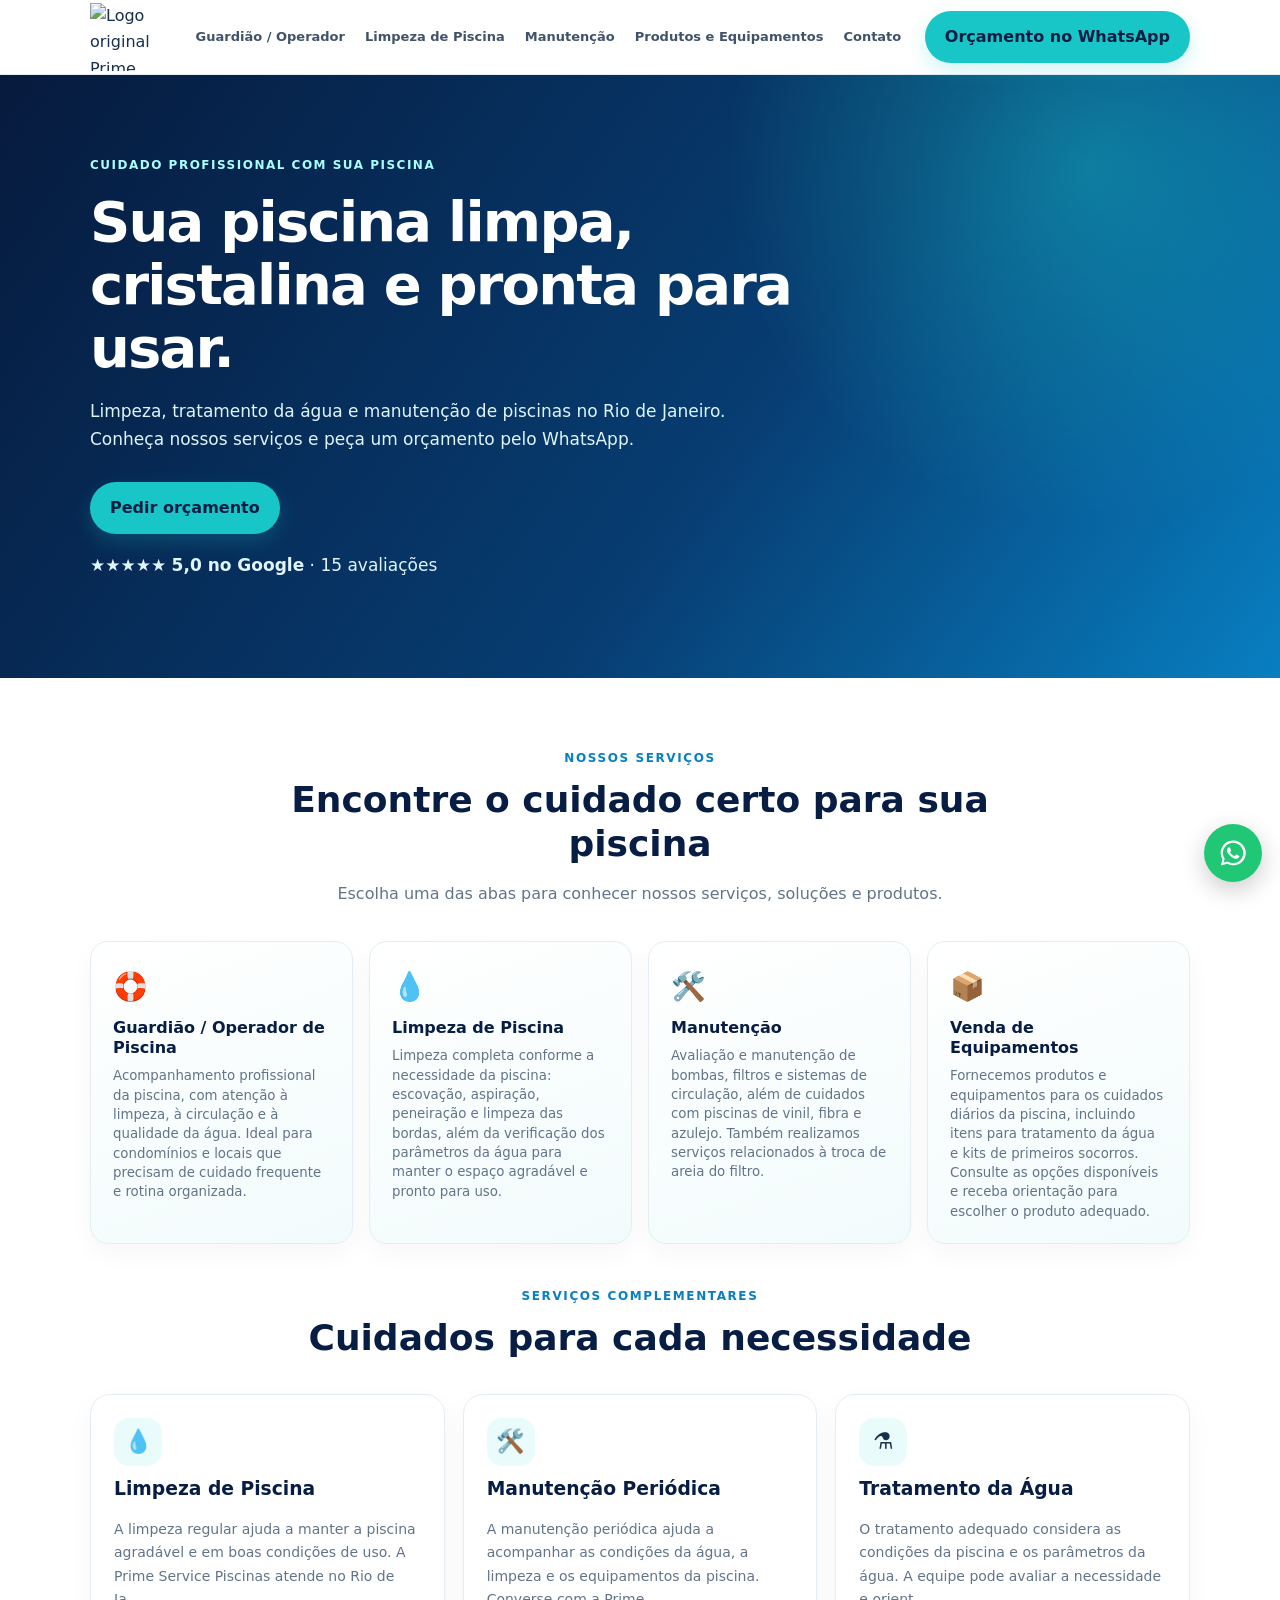
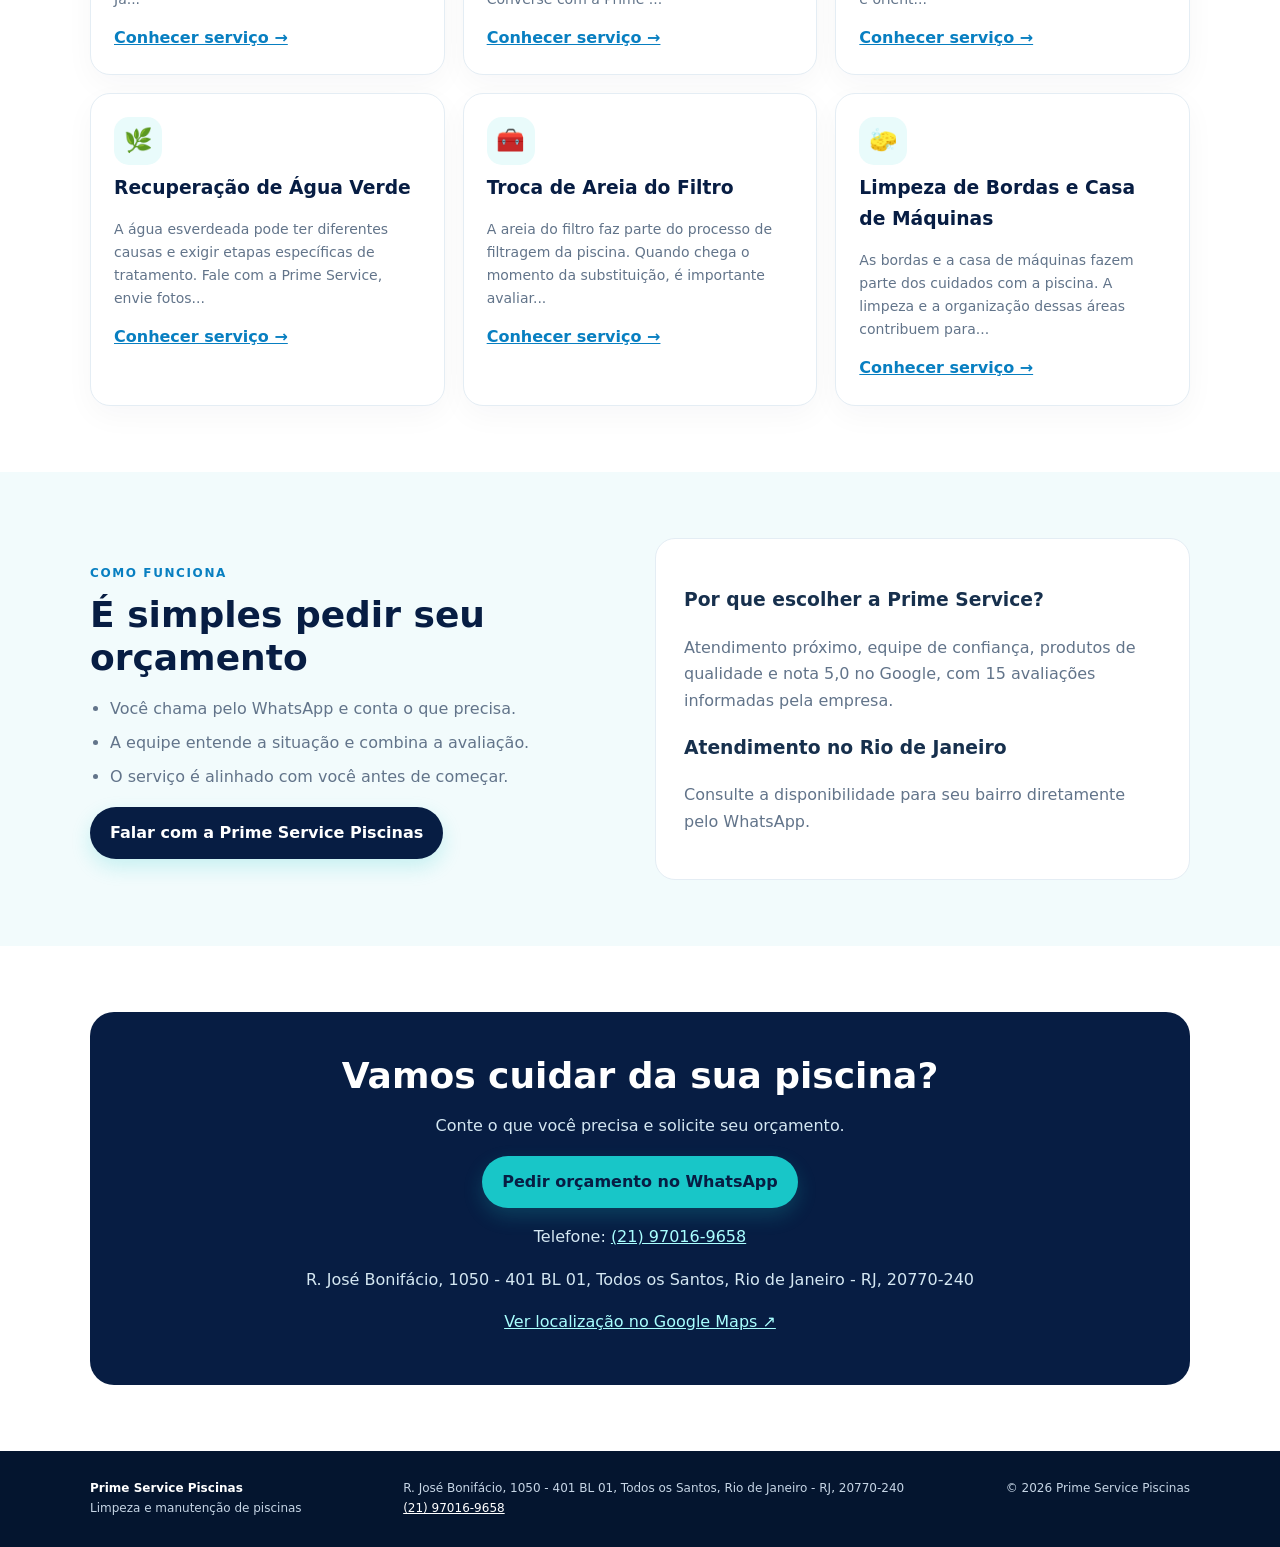
==== commit 3eb9d8d7: "Corrigir carregamento da logo em todas as páginas" ====
--- a/index.html
+++ b/index.html
@@ -1,4 +1,4 @@
-<!doctype html><html lang="pt-BR"><head><meta charset="utf-8"><meta name="viewport" content="width=device-width,initial-scale=1"><meta name="theme-color" content="#071d43"><title>Limpeza de Piscina no Rio de Janeiro | Prime Service Piscinas</title><meta name="description" content="Limpeza e manutenção de piscinas no Rio de Janeiro. Tratamento da água, recuperação de água verde e serviços para sua piscina. Peça orçamento!"><meta property="og:title" content="Prime Service Piscinas | Rio de Janeiro"><meta property="og:description" content="Limpeza e manutenção de piscinas. Peça seu orçamento pelo WhatsApp."><meta property="og:type" content="website"><meta property="og:url" content="https://manucrf.github.io/primeservicepiscinas/"><meta property="og:image" content="https://manucrf.github.io/primeservicepiscinas/PSP.jpeg"><meta property="og:image:alt" content="Logo da Prime Service Piscinas"><meta name="twitter:card" content="summary"><meta name="twitter:title" content="Prime Service Piscinas | Rio de Janeiro"><meta name="twitter:description" content="Limpeza e manutenção de piscinas. Peça seu orçamento pelo WhatsApp."><meta name="twitter:image" content="https://manucrf.github.io/primeservicepiscinas/PSP.jpeg"><link rel="canonical" href="https://manucrf.github.io/primeservicepiscinas/"><link rel="stylesheet" href="style.css"><script type="application/ld+json">{"@context":"https://schema.org","@type":"LocalBusiness","name":"Prime Service Piscinas","telephone":"+5521970169658","address":{"@type":"PostalAddress","streetAddress":"R. José Bonifácio, 1050 - 401 BL 01, Todos os Santos","addressLocality":"Rio de Janeiro","addressRegion":"RJ","postalCode":"20770-240","addressCountry":"BR"},"aggregateRating":{"@type":"AggregateRating","ratingValue":"5.0","reviewCount":"15"}}</script></head><body><header><div class="wrap nav"><a class="brand" style="display:flex;align-items:center;gap:12px" href="index.html"><img src="PSP.jpeg" alt="Logo original Prime Service Piscinas" style="width:82px;height:68px;object-fit:contain"></a><nav id="nav"><a href="servicos/guardiao-operador.html">Guardião / Operador</a><a href="servicos/limpeza-de-piscina.html">Limpeza de Piscina</a><a href="servicos/manutencao-equipamentos.html">Manutenção</a><a href="servicos/venda-equipamentos.html">Produtos e Equipamentos</a><a href="index.html#contato">Contato</a></nav><a class="btn" href="https://wa.me/5521970169658?text=Ol%C3%A1%21%20Gostaria%20de%20pedir%20um%20or%C3%A7amento%20para%20minha%20piscina." target="_blank" rel="noopener">Orçamento no WhatsApp</a><button class="menu" id="menu" aria-label="Abrir menu" aria-expanded="false">☰</button></div></header><main><section class="hero"><div class="wrap"><span class="eyebrow">Cuidado profissional com sua piscina</span><h1>Sua piscina limpa, cristalina e pronta para usar.</h1><p>Limpeza, tratamento da água e manutenção de piscinas no Rio de Janeiro. Conheça nossos serviços e peça um orçamento pelo WhatsApp.</p><a class="btn" href="https://wa.me/5521970169658?text=Ol%C3%A1%21%20Gostaria%20de%20pedir%20um%20or%C3%A7amento%20para%20minha%20piscina." target="_blank" rel="noopener">Pedir orçamento</a><p>★★★★★ <strong>5,0 no Google</strong> · 15 avaliações</p></div></section><section><div class="wrap"><div class="intro"><span class="kicker">Nossos serviços</span><h2>Encontre o cuidado certo para sua piscina</h2><p class="muted">Escolha uma das abas para conhecer nossos serviços, soluções e produtos.</p></div><div class="service-tabs" aria-label="Categorias de serviços">
+<!doctype html><html lang="pt-BR"><head><meta charset="utf-8"><meta name="viewport" content="width=device-width,initial-scale=1"><meta name="theme-color" content="#071d43"><title>Limpeza de Piscina no Rio de Janeiro | Prime Service Piscinas</title><meta name="description" content="Limpeza e manutenção de piscinas no Rio de Janeiro. Tratamento da água, recuperação de água verde e serviços para sua piscina. Peça orçamento!"><meta property="og:title" content="Prime Service Piscinas | Rio de Janeiro"><meta property="og:description" content="Limpeza e manutenção de piscinas. Peça seu orçamento pelo WhatsApp."><meta property="og:type" content="website"><meta property="og:url" content="https://manucrf.github.io/primeservicepiscinas/"><meta property="og:image" content="https://manucrf.github.io/primeservicepiscinas/PSP.jpeg"><meta property="og:image:alt" content="Logo da Prime Service Piscinas"><meta name="twitter:card" content="summary"><meta name="twitter:title" content="Prime Service Piscinas | Rio de Janeiro"><meta name="twitter:description" content="Limpeza e manutenção de piscinas. Peça seu orçamento pelo WhatsApp."><meta name="twitter:image" content="https://manucrf.github.io/primeservicepiscinas/PSP.jpeg"><link rel="canonical" href="https://manucrf.github.io/primeservicepiscinas/"><link rel="stylesheet" href="style.css?v=20261128-2"><script type="application/ld+json">{"@context":"https://schema.org","@type":"LocalBusiness","name":"Prime Service Piscinas","telephone":"+5521970169658","address":{"@type":"PostalAddress","streetAddress":"R. José Bonifácio, 1050 - 401 BL 01, Todos os Santos","addressLocality":"Rio de Janeiro","addressRegion":"RJ","postalCode":"20770-240","addressCountry":"BR"},"aggregateRating":{"@type":"AggregateRating","ratingValue":"5.0","reviewCount":"15"}}</script></head><body><header><div class="wrap nav"><a class="brand" style="display:flex;align-items:center;gap:12px" href="index.html"><img src="https://raw.githubusercontent.com/manucrf/primeservicepiscinas/main/PSP.jpeg" alt="Logo original Prime Service Piscinas" style="width:82px;height:68px;object-fit:contain"></a><nav id="nav"><a href="servicos/guardiao-operador.html">Guardião / Operador</a><a href="servicos/limpeza-de-piscina.html">Limpeza de Piscina</a><a href="servicos/manutencao-equipamentos.html">Manutenção</a><a href="servicos/venda-equipamentos.html">Produtos e Equipamentos</a><a href="index.html#contato">Contato</a></nav><a class="btn" href="https://wa.me/5521970169658?text=Ol%C3%A1%21%20Gostaria%20de%20pedir%20um%20or%C3%A7amento%20para%20minha%20piscina." target="_blank" rel="noopener">Orçamento no WhatsApp</a><button class="menu" id="menu" aria-label="Abrir menu" aria-expanded="false">☰</button></div></header><main><section class="hero"><div class="wrap"><span class="eyebrow">Cuidado profissional com sua piscina</span><h1>Sua piscina limpa, cristalina e pronta para usar.</h1><p>Limpeza, tratamento da água e manutenção de piscinas no Rio de Janeiro. Conheça nossos serviços e peça um orçamento pelo WhatsApp.</p><a class="btn" href="https://wa.me/5521970169658?text=Ol%C3%A1%21%20Gostaria%20de%20pedir%20um%20or%C3%A7amento%20para%20minha%20piscina." target="_blank" rel="noopener">Pedir orçamento</a><p>★★★★★ <strong>5,0 no Google</strong> · 15 avaliações</p></div></section><section><div class="wrap"><div class="intro"><span class="kicker">Nossos serviços</span><h2>Encontre o cuidado certo para sua piscina</h2><p class="muted">Escolha uma das abas para conhecer nossos serviços, soluções e produtos.</p></div><div class="service-tabs" aria-label="Categorias de serviços">
 <a class="service-tab" href="servicos/guardiao-operador.html"><span>🛟</span><strong>Guardião / Operador de Piscina</strong><small>Acompanhamento profissional da piscina, com atenção à limpeza, à circulação e à qualidade da água. Ideal para condomínios e locais que precisam de cuidado frequente e rotina organizada.</small></a>
 <a class="service-tab" href="servicos/limpeza-de-piscina.html"><span>💧</span><strong>Limpeza de Piscina</strong><small>Limpeza completa conforme a necessidade da piscina: escovação, aspiração, peneiração e limpeza das bordas, além da verificação dos parâmetros da água para manter o espaço agradável e pronto para uso.</small></a>
 <a class="service-tab" href="servicos/manutencao-equipamentos.html"><span>🛠️</span><strong>Manutenção</strong><small>Avaliação e manutenção de bombas, filtros e sistemas de circulação, além de cuidados com piscinas de vinil, fibra e azulejo. Também realizamos serviços relacionados à troca de areia do filtro.</small></a>
--- a/style.css
+++ b/style.css
@@ -2,7 +2,7 @@
 :root{--navy:#071d43;--blue:#087fc1;--turq:#18c6c8;--aqua:#e9fbfb;--ink:#17304d;--muted:#62748a;--line:#e4edf4}
 *{box-sizing:border-box}html{scroll-behavior:smooth;scroll-padding-top:90px}body{margin:0;font-family:Inter,Poppins,system-ui,-apple-system,"Segoe UI",sans-serif;color:var(--ink);line-height:1.65}a{color:inherit}a:focus-visible,button:focus-visible{outline:3px solid #f5c84b;outline-offset:4px}.wrap{width:min(1100px,calc(100% - 36px));margin:auto}
 header{position:sticky;top:0;z-index:10;background:#ffffffef;backdrop-filter:blur(10px);border-bottom:1px solid var(--line)}
-.nav{min-height:74px;display:flex;align-items:center;justify-content:space-between;gap:20px}.brand{text-decoration:none;font-weight:800;color:var(--navy);letter-spacing:-.5px;line-height:1.05}.brand small{display:block;color:var(--blue);font-size:10px;letter-spacing:2px;margin-top:4px}
+.nav{min-height:74px;display:flex;align-items:center;justify-content:space-between;gap:20px}.brand{text-decoration:none;display:flex;align-items:center;flex-shrink:0}.brand img{display:block;width:82px;height:68px;max-width:100%;object-fit:contain}
 nav{display:flex;align-items:center;gap:20px}nav a{font-size:13px;font-weight:650;text-decoration:none;color:#40536a}nav a:hover{color:var(--blue)}
 .btn{display:inline-flex;align-items:center;justify-content:center;padding:13px 20px;border-radius:999px;background:var(--turq);color:var(--navy);font-weight:800;text-decoration:none;border:0;box-shadow:0 8px 20px #18c6c833}.btn:hover{filter:brightness(1.04);transform:translateY(-1px)}.btn.dark{background:var(--navy);color:white}
 .menu{display:none;border:1px solid var(--line);background:white;border-radius:10px;padding:9px}
@@ -15,7 +15,7 @@
 footer{background:#04152f;color:#c6d5e5;padding:28px 0;font-size:12px}.foot{display:flex;justify-content:space-between;gap:18px;flex-wrap:wrap}footer strong{color:white}
 .float{position:fixed;right:18px;bottom:18px;z-index:20;width:58px;height:58px;border-radius:50%;display:grid;place-items:center;background:#20c875;color:white;text-decoration:none;font-size:27px;box-shadow:0 8px 25px #0003}
 .breadcrumb{font-size:13px;color:var(--muted);margin:18px 0}.breadcrumb a{color:var(--blue)}
-@media(max-width:800px){nav{display:none;position:absolute;top:73px;left:0;right:0;background:white;padding:18px 22px;border-bottom:1px solid var(--line);flex-direction:column;align-items:flex-start}nav.open{display:flex}.menu{display:block}.nav>.btn{display:none}.grid{grid-template-columns:repeat(2,1fr)}.split{grid-template-columns:1fr}}
-@media(max-width:540px){.grid{grid-template-columns:1fr}.hero{padding:55px 0 62px}section{padding:52px 0}.cta{padding:26px 20px}}
+@media(max-width:800px){.nav{gap:10px;min-height:68px}.brand img{width:68px;height:58px}nav{display:none;position:absolute;top:73px;left:0;right:0;background:white;padding:18px 22px;border-bottom:1px solid var(--line);flex-direction:column;align-items:flex-start}nav.open{display:flex}.menu{display:block}.nav>.btn{display:none}.grid{grid-template-columns:repeat(2,1fr)}.split{grid-template-columns:1fr}}
+@media(max-width:540px){.nav{width:calc(100% - 24px)}.brand img{width:58px;height:52px}.grid{grid-template-columns:1fr}.hero{padding:55px 0 62px}section{padding:52px 0}.cta{padding:26px 20px}}
 
 .service-tabs{display:grid;grid-template-columns:repeat(4,1fr);gap:16px;margin:0 0 38px}.service-tab{display:flex;flex-direction:column;gap:8px;padding:22px;border:1px solid var(--line);border-radius:18px;background:linear-gradient(160deg,#fff,#f2fbfc);text-decoration:none;box-shadow:0 10px 26px #071d4309;transition:transform .2s,border-color .2s}.service-tab:hover{transform:translateY(-3px);border-color:var(--turq)}.service-tab span{font-size:28px}.service-tab strong{color:var(--navy);line-height:1.25}.service-tab small{color:var(--muted);line-height:1.45}.secondary-intro{margin-top:8px}@media(max-width:800px){.service-tabs{grid-template-columns:repeat(2,1fr)}}@media(max-width:540px){.service-tabs{grid-template-columns:1fr}}
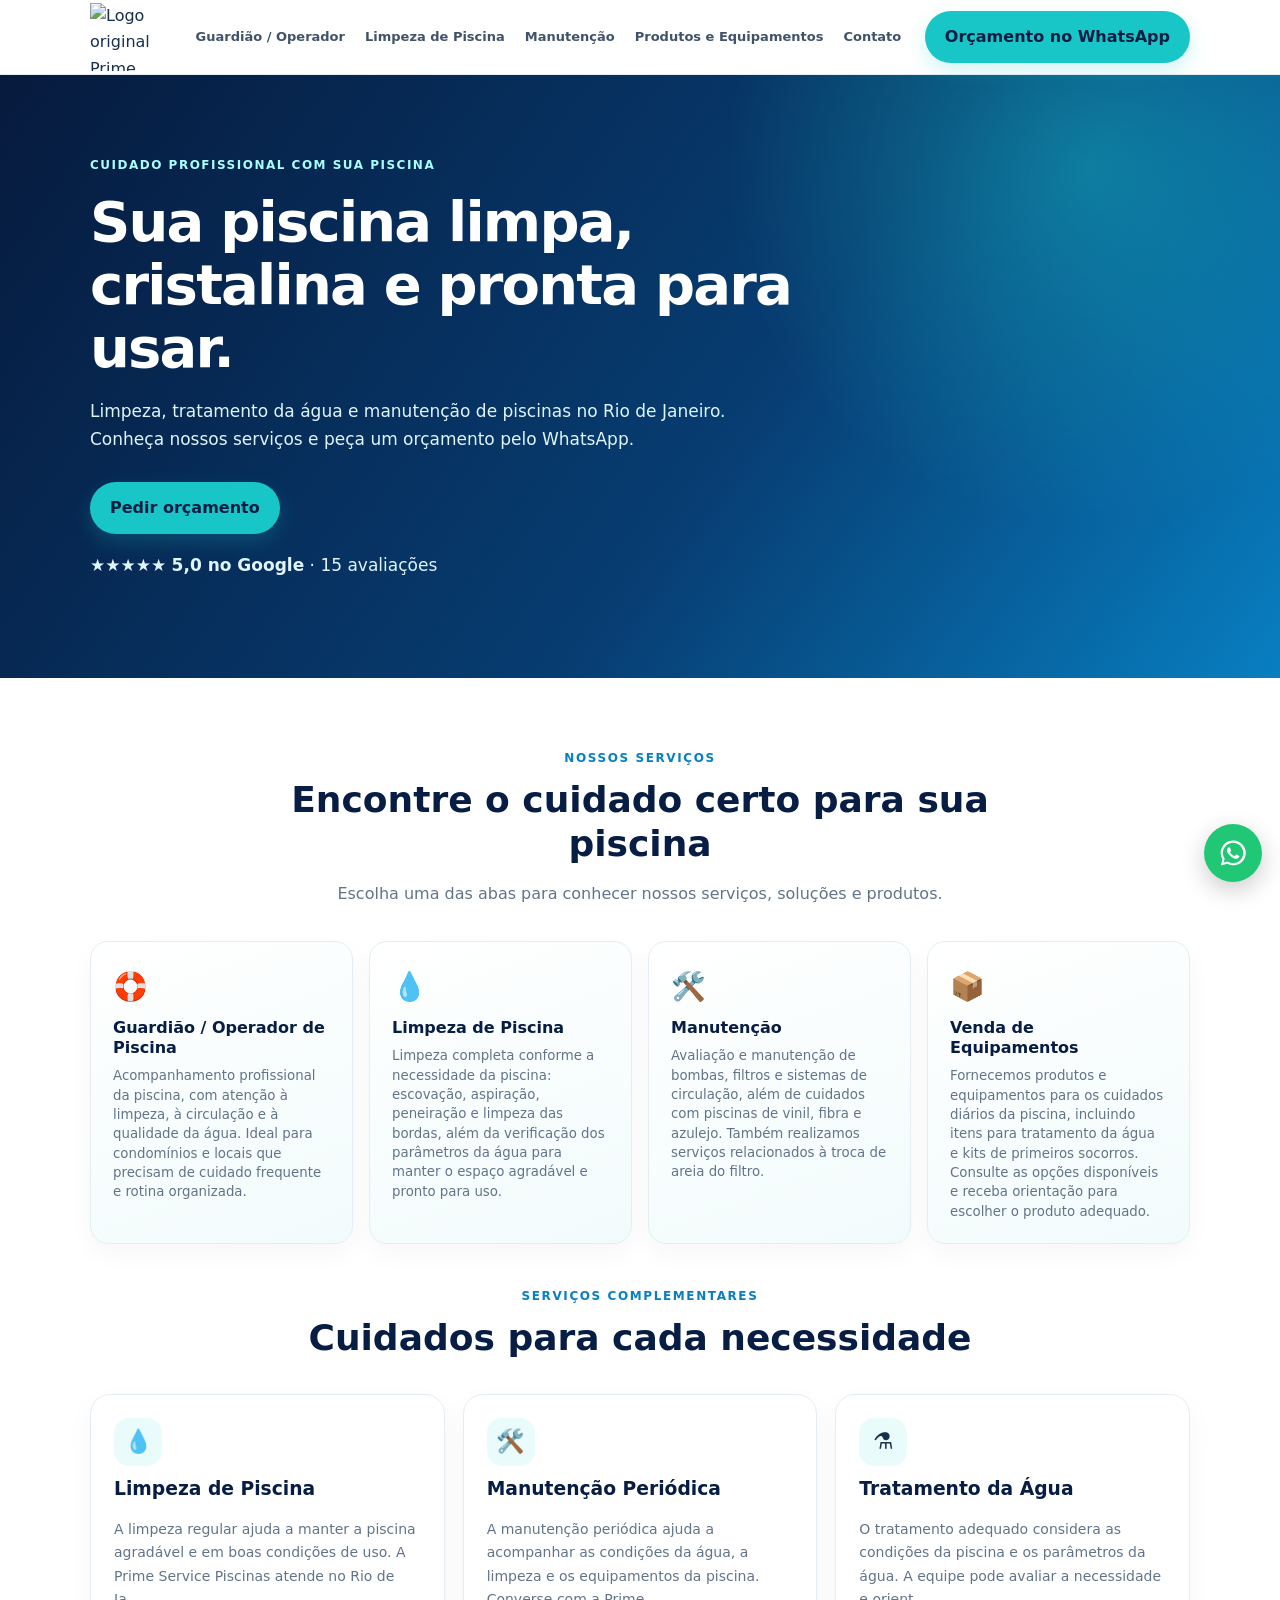
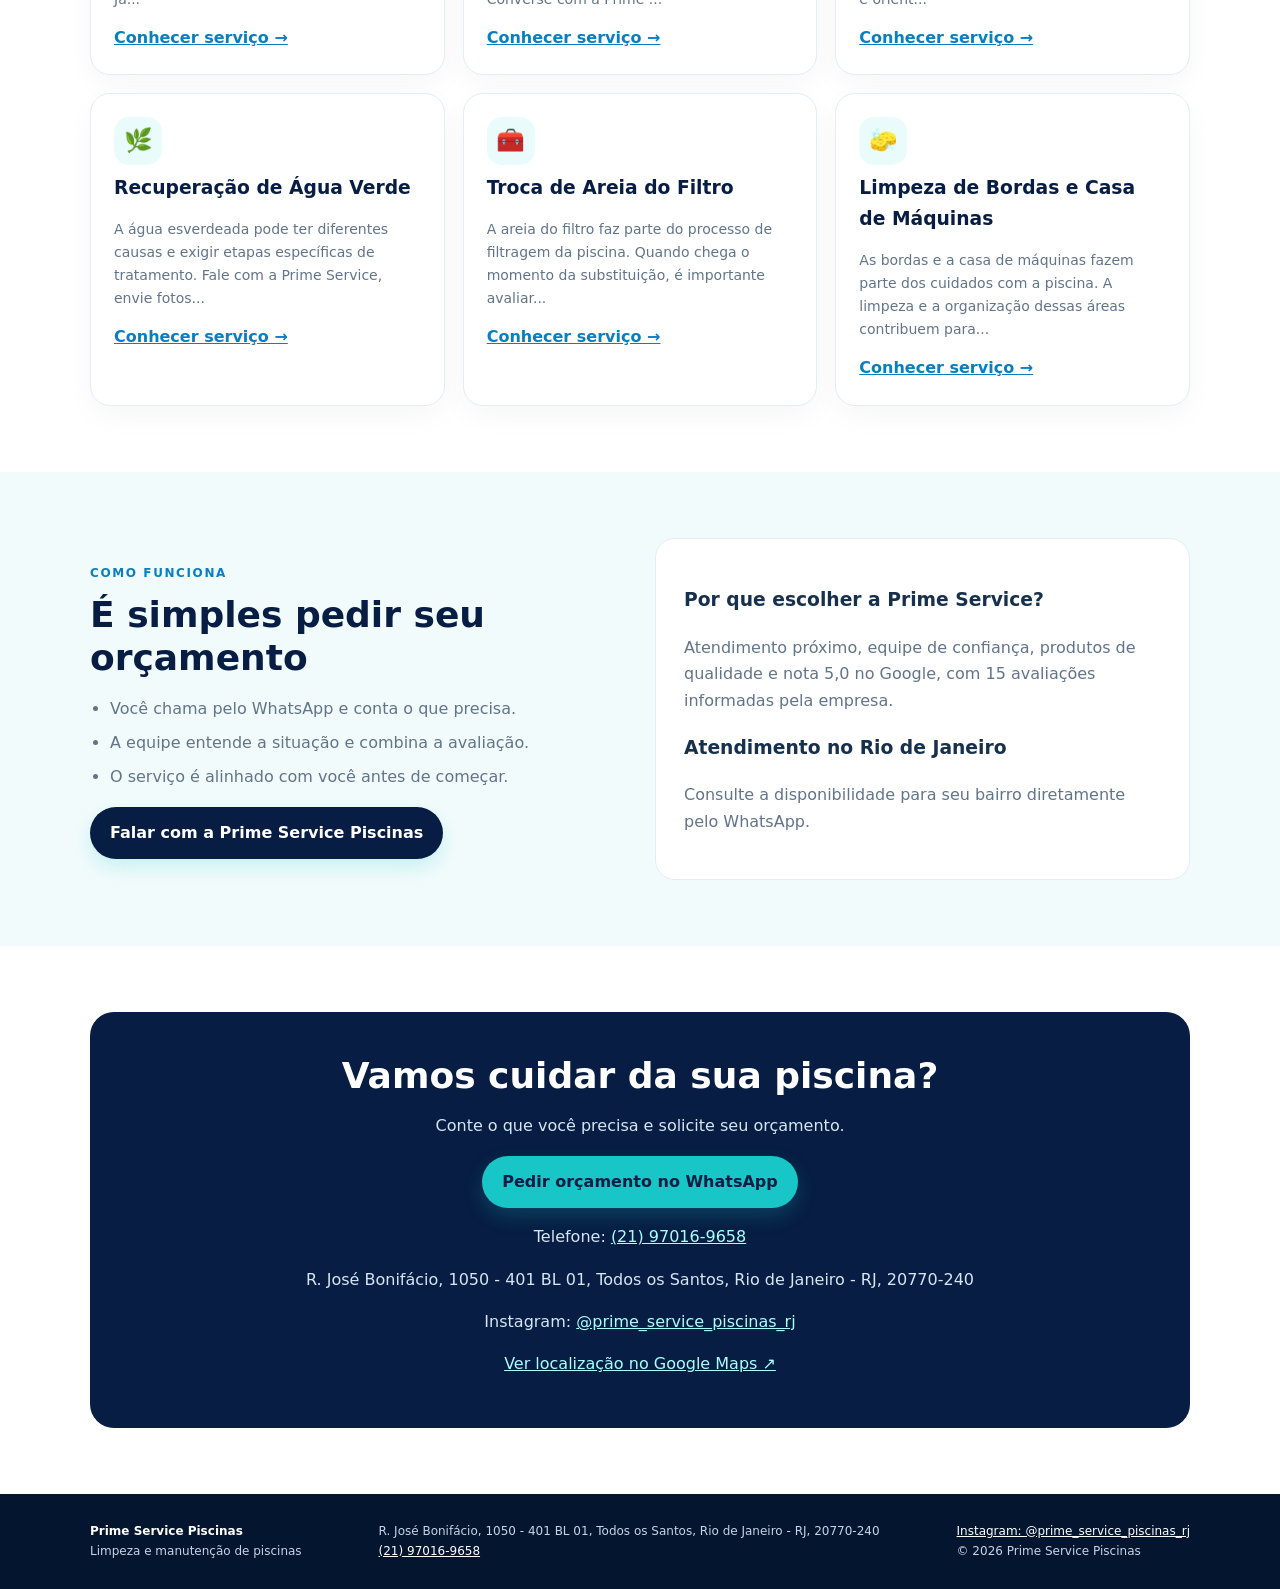
==== commit b87df3ea: "Adicionar Instagram da empresa ao site" ====
--- a/index.html
+++ b/index.html
@@ -1,8 +1,8 @@
-<!doctype html><html lang="pt-BR"><head><meta charset="utf-8"><meta name="viewport" content="width=device-width,initial-scale=1"><meta name="theme-color" content="#071d43"><title>Limpeza de Piscina no Rio de Janeiro | Prime Service Piscinas</title><meta name="description" content="Limpeza e manutenção de piscinas no Rio de Janeiro. Tratamento da água, recuperação de água verde e serviços para sua piscina. Peça orçamento!"><meta property="og:title" content="Prime Service Piscinas | Rio de Janeiro"><meta property="og:description" content="Limpeza e manutenção de piscinas. Peça seu orçamento pelo WhatsApp."><meta property="og:type" content="website"><meta property="og:url" content="https://manucrf.github.io/primeservicepiscinas/"><meta property="og:image" content="https://manucrf.github.io/primeservicepiscinas/PSP.jpeg"><meta property="og:image:alt" content="Logo da Prime Service Piscinas"><meta name="twitter:card" content="summary"><meta name="twitter:title" content="Prime Service Piscinas | Rio de Janeiro"><meta name="twitter:description" content="Limpeza e manutenção de piscinas. Peça seu orçamento pelo WhatsApp."><meta name="twitter:image" content="https://manucrf.github.io/primeservicepiscinas/PSP.jpeg"><link rel="canonical" href="https://manucrf.github.io/primeservicepiscinas/"><link rel="stylesheet" href="style.css?v=20261128-2"><script type="application/ld+json">{"@context":"https://schema.org","@type":"LocalBusiness","name":"Prime Service Piscinas","telephone":"+5521970169658","address":{"@type":"PostalAddress","streetAddress":"R. José Bonifácio, 1050 - 401 BL 01, Todos os Santos","addressLocality":"Rio de Janeiro","addressRegion":"RJ","postalCode":"20770-240","addressCountry":"BR"},"aggregateRating":{"@type":"AggregateRating","ratingValue":"5.0","reviewCount":"15"}}</script></head><body><header><div class="wrap nav"><a class="brand" style="display:flex;align-items:center;gap:12px" href="index.html"><img src="https://raw.githubusercontent.com/manucrf/primeservicepiscinas/main/PSP.jpeg" alt="Logo original Prime Service Piscinas" style="width:82px;height:68px;object-fit:contain"></a><nav id="nav"><a href="servicos/guardiao-operador.html">Guardião / Operador</a><a href="servicos/limpeza-de-piscina.html">Limpeza de Piscina</a><a href="servicos/manutencao-equipamentos.html">Manutenção</a><a href="servicos/venda-equipamentos.html">Produtos e Equipamentos</a><a href="index.html#contato">Contato</a></nav><a class="btn" href="https://wa.me/5521970169658?text=Ol%C3%A1%21%20Gostaria%20de%20pedir%20um%20or%C3%A7amento%20para%20minha%20piscina." target="_blank" rel="noopener">Orçamento no WhatsApp</a><button class="menu" id="menu" aria-label="Abrir menu" aria-expanded="false">☰</button></div></header><main><section class="hero"><div class="wrap"><span class="eyebrow">Cuidado profissional com sua piscina</span><h1>Sua piscina limpa, cristalina e pronta para usar.</h1><p>Limpeza, tratamento da água e manutenção de piscinas no Rio de Janeiro. Conheça nossos serviços e peça um orçamento pelo WhatsApp.</p><a class="btn" href="https://wa.me/5521970169658?text=Ol%C3%A1%21%20Gostaria%20de%20pedir%20um%20or%C3%A7amento%20para%20minha%20piscina." target="_blank" rel="noopener">Pedir orçamento</a><p>★★★★★ <strong>5,0 no Google</strong> · 15 avaliações</p></div></section><section><div class="wrap"><div class="intro"><span class="kicker">Nossos serviços</span><h2>Encontre o cuidado certo para sua piscina</h2><p class="muted">Escolha uma das abas para conhecer nossos serviços, soluções e produtos.</p></div><div class="service-tabs" aria-label="Categorias de serviços">
+<!doctype html><html lang="pt-BR"><head><meta charset="utf-8"><meta name="viewport" content="width=device-width,initial-scale=1"><meta name="theme-color" content="#071d43"><title>Limpeza de Piscina no Rio de Janeiro | Prime Service Piscinas</title><meta name="description" content="Limpeza e manutenção de piscinas no Rio de Janeiro. Tratamento da água, recuperação de água verde e serviços para sua piscina. Peça orçamento!"><meta property="og:title" content="Prime Service Piscinas | Rio de Janeiro"><meta property="og:description" content="Limpeza e manutenção de piscinas. Peça seu orçamento pelo WhatsApp."><meta property="og:type" content="website"><meta property="og:url" content="https://manucrf.github.io/primeservicepiscinas/"><meta property="og:image" content="https://manucrf.github.io/primeservicepiscinas/PSP.jpeg"><meta property="og:image:alt" content="Logo da Prime Service Piscinas"><meta name="twitter:card" content="summary"><meta name="twitter:title" content="Prime Service Piscinas | Rio de Janeiro"><meta name="twitter:description" content="Limpeza e manutenção de piscinas. Peça seu orçamento pelo WhatsApp."><meta name="twitter:image" content="https://manucrf.github.io/primeservicepiscinas/PSP.jpeg"><link rel="canonical" href="https://manucrf.github.io/primeservicepiscinas/"><link rel="stylesheet" href="style.css?v=20261128-2"><script type="application/ld+json">{"@context":"https://schema.org","@type":"LocalBusiness","name":"Prime Service Piscinas","sameAs":["https://www.instagram.com/prime_service_piscinas_rj/"],"telephone":"+5521970169658","address":{"@type":"PostalAddress","streetAddress":"R. José Bonifácio, 1050 - 401 BL 01, Todos os Santos","addressLocality":"Rio de Janeiro","addressRegion":"RJ","postalCode":"20770-240","addressCountry":"BR"},"aggregateRating":{"@type":"AggregateRating","ratingValue":"5.0","reviewCount":"15"}}</script></head><body><header><div class="wrap nav"><a class="brand" style="display:flex;align-items:center;gap:12px" href="index.html"><img src="https://raw.githubusercontent.com/manucrf/primeservicepiscinas/main/PSP.jpeg" alt="Logo original Prime Service Piscinas" style="width:82px;height:68px;object-fit:contain"></a><nav id="nav"><a href="servicos/guardiao-operador.html">Guardião / Operador</a><a href="servicos/limpeza-de-piscina.html">Limpeza de Piscina</a><a href="servicos/manutencao-equipamentos.html">Manutenção</a><a href="servicos/venda-equipamentos.html">Produtos e Equipamentos</a><a href="index.html#contato">Contato</a></nav><a class="btn" href="https://wa.me/5521970169658?text=Ol%C3%A1%21%20Gostaria%20de%20pedir%20um%20or%C3%A7amento%20para%20minha%20piscina." target="_blank" rel="noopener">Orçamento no WhatsApp</a><button class="menu" id="menu" aria-label="Abrir menu" aria-expanded="false">☰</button></div></header><main><section class="hero"><div class="wrap"><span class="eyebrow">Cuidado profissional com sua piscina</span><h1>Sua piscina limpa, cristalina e pronta para usar.</h1><p>Limpeza, tratamento da água e manutenção de piscinas no Rio de Janeiro. Conheça nossos serviços e peça um orçamento pelo WhatsApp.</p><a class="btn" href="https://wa.me/5521970169658?text=Ol%C3%A1%21%20Gostaria%20de%20pedir%20um%20or%C3%A7amento%20para%20minha%20piscina." target="_blank" rel="noopener">Pedir orçamento</a><p>★★★★★ <strong>5,0 no Google</strong> · 15 avaliações</p></div></section><section><div class="wrap"><div class="intro"><span class="kicker">Nossos serviços</span><h2>Encontre o cuidado certo para sua piscina</h2><p class="muted">Escolha uma das abas para conhecer nossos serviços, soluções e produtos.</p></div><div class="service-tabs" aria-label="Categorias de serviços">
 <a class="service-tab" href="servicos/guardiao-operador.html"><span>🛟</span><strong>Guardião / Operador de Piscina</strong><small>Acompanhamento profissional da piscina, com atenção à limpeza, à circulação e à qualidade da água. Ideal para condomínios e locais que precisam de cuidado frequente e rotina organizada.</small></a>
 <a class="service-tab" href="servicos/limpeza-de-piscina.html"><span>💧</span><strong>Limpeza de Piscina</strong><small>Limpeza completa conforme a necessidade da piscina: escovação, aspiração, peneiração e limpeza das bordas, além da verificação dos parâmetros da água para manter o espaço agradável e pronto para uso.</small></a>
 <a class="service-tab" href="servicos/manutencao-equipamentos.html"><span>🛠️</span><strong>Manutenção</strong><small>Avaliação e manutenção de bombas, filtros e sistemas de circulação, além de cuidados com piscinas de vinil, fibra e azulejo. Também realizamos serviços relacionados à troca de areia do filtro.</small></a>
 <a class="service-tab" href="servicos/venda-equipamentos.html"><span> 📦</span><strong>Venda de Equipamentos</strong><small>Fornecemos produtos e equipamentos para os cuidados diários da piscina, incluindo itens para tratamento da água e kits de primeiros socorros. Consulte as opções disponíveis e receba orientação para escolher o produto adequado.</small></a>
 </div>
 <div class="intro secondary-intro"><span class="kicker">Serviços complementares</span><h2>Cuidados para cada necessidade</h2></div>
-<div class="grid"><article class="card"><div class="symbol">💧</div><h3>Limpeza de Piscina</h3><p>A limpeza regular ajuda a manter a piscina agradável e em boas condições de uso. A Prime Service Piscinas atende no Rio de Ja...</p><a href="servicos/limpeza-de-piscina.html" style="color:var(--blue);font-weight:750">Conhecer serviço →</a></article><article class="card"><div class="symbol">🛠️</div><h3>Manutenção Periódica</h3><p>A manutenção periódica ajuda a acompanhar as condições da água, a limpeza e os equipamentos da piscina. Converse com a Prime ...</p><a href="servicos/manutencao-periodica.html" style="color:var(--blue);font-weight:750">Conhecer serviço →</a></article><article class="card"><div class="symbol">⚗️</div><h3>Tratamento da Água</h3><p>O tratamento adequado considera as condições da piscina e os parâmetros da água. A equipe pode avaliar a necessidade e orient...</p><a href="servicos/tratamento-da-agua.html" style="color:var(--blue);font-weight:750">Conhecer serviço →</a></article><article class="card"><div class="symbol">🌿</div><h3>Recuperação de Água Verde</h3><p>A água esverdeada pode ter diferentes causas e exigir etapas específicas de tratamento. Fale com a Prime Service, envie fotos...</p><a href="servicos/recuperacao-agua-verde.html" style="color:var(--blue);font-weight:750">Conhecer serviço →</a></article><article class="card"><div class="symbol">🧰</div><h3>Troca de Areia do Filtro</h3><p>A areia do filtro faz parte do processo de filtragem da piscina. Quando chega o momento da substituição, é importante avaliar...</p><a href="servicos/troca-areia-filtro.html" style="color:var(--blue);font-weight:750">Conhecer serviço →</a></article><article class="card"><div class="symbol">🧽</div><h3>Limpeza de Bordas e Casa de Máquinas</h3><p>As bordas e a casa de máquinas fazem parte dos cuidados com a piscina. A limpeza e a organização dessas áreas contribuem para...</p><a href="servicos/limpeza-bordas-casa-maquinas.html" style="color:var(--blue);font-weight:750">Conhecer serviço →</a></article></div></div></section><section class="band"><div class="wrap split"><div><span class="kicker">Como funciona</span><h2>É simples pedir seu orçamento</h2><ul class="check"><li>Você chama pelo WhatsApp e conta o que precisa.</li><li>A equipe entende a situação e combina a avaliação.</li><li>O serviço é alinhado com você antes de começar.</li></ul><a class="btn dark" href="https://wa.me/5521970169658?text=Ol%C3%A1%21%20Gostaria%20de%20pedir%20um%20or%C3%A7amento%20para%20minha%20piscina." target="_blank" rel="noopener">Falar com a Prime Service Piscinas</a></div><div class="panel"><h3>Por que escolher a Prime Service?</h3><p class="muted">Atendimento próximo, equipe de confiança, produtos de qualidade e nota 5,0 no Google, com 15 avaliações informadas pela empresa.</p><h3>Atendimento no Rio de Janeiro</h3><p class="muted">Consulte a disponibilidade para seu bairro diretamente pelo WhatsApp.</p></div></div></section><section id="contato"><div class="wrap"><div class="cta"><h2>Vamos cuidar da sua piscina?</h2><p>Conte o que você precisa e solicite seu orçamento.</p><a class="btn" href="https://wa.me/5521970169658?text=Ol%C3%A1%21%20Gostaria%20de%20pedir%20um%20or%C3%A7amento%20para%20minha%20piscina." target="_blank" rel="noopener">Pedir orçamento no WhatsApp</a><p>Telefone: <a href="tel:+5521970169658" style="color:#a9ffff">(21) 97016-9658</a></p><p>R. José Bonifácio, 1050 - 401 BL 01, Todos os Santos, Rio de Janeiro - RJ, 20770-240</p><p><a href="https://www.google.com/maps?q=R.%20Jos%C3%A9%20Bonif%C3%A1cio%2C%201050%2C%20Todos%20os%20Santos%2C%20Rio%20de%20Janeiro%20-%20RJ%2C%2020770-240" target="_blank" rel="noopener" style="color:#a9ffff">Ver localização no Google Maps ↗</a></p></div></div></section></main><footer><div class="wrap foot"><div><strong>Prime Service Piscinas</strong><br>Limpeza e manutenção de piscinas</div><div>R. José Bonifácio, 1050 - 401 BL 01, Todos os Santos, Rio de Janeiro - RJ, 20770-240<br><a href="tel:+5521970169658" style="color:white">(21) 97016-9658</a></div><div>© <span class="year"></span> Prime Service Piscinas</div></div></footer><a class="float" href="https://wa.me/5521970169658?text=Ol%C3%A1%21%20Gostaria%20de%20pedir%20um%20or%C3%A7amento%20para%20minha%20piscina." target="_blank" rel="noopener" aria-label="Pedir orçamento pelo WhatsApp"><svg viewBox="0 0 24 24" width="30" height="30" aria-hidden="true" focusable="false"><path fill="currentColor" d="M12.04 2a9.85 9.85 0 0 0-8.45 14.92L2.2 22l5.22-1.37A9.95 9.95 0 1 0 12.04 2Zm0 18.1a8.1 8.1 0 0 1-4.13-1.13l-.3-.18-3.1.81.83-3.02-.2-.31A8.13 8.13 0 1 1 12.04 20.1Zm4.46-6.08c-.24-.12-1.43-.7-1.65-.78-.22-.08-.38-.12-.54.12-.16.24-.62.78-.76.94-.14.16-.28.18-.52.06-.24-.12-1.02-.38-1.95-1.2-.72-.64-1.2-1.43-1.34-1.67-.14-.24-.02-.37.1-.49.1-.1.24-.28.36-.42.12-.14.16-.24.24-.4.08-.16.04-.3-.02-.42-.06-.12-.54-1.3-.74-1.78-.2-.46-.4-.4-.54-.41h-.46c-.16 0-.42.06-.64.3-.22.24-.84.82-.84 2s.86 2.32.98 2.48c.12.16 1.7 2.6 4.12 3.64.58.25 1.03.4 1.38.51.58.18 1.1.15 1.51.09.46-.07 1.43-.58 1.63-1.14.2-.56.2-1.04.14-1.14-.06-.1-.22-.16-.46-.28Z"/></svg></a><script>const m=document.getElementById('menu'),n=document.getElementById('nav');m.addEventListener('click',()=>{let o=n.classList.toggle('open');m.setAttribute('aria-expanded',o)});document.querySelectorAll('.year').forEach(e=>e.textContent=new Date().getFullYear());</script></body></html>
+<div class="grid"><article class="card"><div class="symbol">💧</div><h3>Limpeza de Piscina</h3><p>A limpeza regular ajuda a manter a piscina agradável e em boas condições de uso. A Prime Service Piscinas atende no Rio de Ja...</p><a href="servicos/limpeza-de-piscina.html" style="color:var(--blue);font-weight:750">Conhecer serviço →</a></article><article class="card"><div class="symbol">🛠️</div><h3>Manutenção Periódica</h3><p>A manutenção periódica ajuda a acompanhar as condições da água, a limpeza e os equipamentos da piscina. Converse com a Prime ...</p><a href="servicos/manutencao-periodica.html" style="color:var(--blue);font-weight:750">Conhecer serviço →</a></article><article class="card"><div class="symbol">⚗️</div><h3>Tratamento da Água</h3><p>O tratamento adequado considera as condições da piscina e os parâmetros da água. A equipe pode avaliar a necessidade e orient...</p><a href="servicos/tratamento-da-agua.html" style="color:var(--blue);font-weight:750">Conhecer serviço →</a></article><article class="card"><div class="symbol">🌿</div><h3>Recuperação de Água Verde</h3><p>A água esverdeada pode ter diferentes causas e exigir etapas específicas de tratamento. Fale com a Prime Service, envie fotos...</p><a href="servicos/recuperacao-agua-verde.html" style="color:var(--blue);font-weight:750">Conhecer serviço →</a></article><article class="card"><div class="symbol">🧰</div><h3>Troca de Areia do Filtro</h3><p>A areia do filtro faz parte do processo de filtragem da piscina. Quando chega o momento da substituição, é importante avaliar...</p><a href="servicos/troca-areia-filtro.html" style="color:var(--blue);font-weight:750">Conhecer serviço →</a></article><article class="card"><div class="symbol">🧽</div><h3>Limpeza de Bordas e Casa de Máquinas</h3><p>As bordas e a casa de máquinas fazem parte dos cuidados com a piscina. A limpeza e a organização dessas áreas contribuem para...</p><a href="servicos/limpeza-bordas-casa-maquinas.html" style="color:var(--blue);font-weight:750">Conhecer serviço →</a></article></div></div></section><section class="band"><div class="wrap split"><div><span class="kicker">Como funciona</span><h2>É simples pedir seu orçamento</h2><ul class="check"><li>Você chama pelo WhatsApp e conta o que precisa.</li><li>A equipe entende a situação e combina a avaliação.</li><li>O serviço é alinhado com você antes de começar.</li></ul><a class="btn dark" href="https://wa.me/5521970169658?text=Ol%C3%A1%21%20Gostaria%20de%20pedir%20um%20or%C3%A7amento%20para%20minha%20piscina." target="_blank" rel="noopener">Falar com a Prime Service Piscinas</a></div><div class="panel"><h3>Por que escolher a Prime Service?</h3><p class="muted">Atendimento próximo, equipe de confiança, produtos de qualidade e nota 5,0 no Google, com 15 avaliações informadas pela empresa.</p><h3>Atendimento no Rio de Janeiro</h3><p class="muted">Consulte a disponibilidade para seu bairro diretamente pelo WhatsApp.</p></div></div></section><section id="contato"><div class="wrap"><div class="cta"><h2>Vamos cuidar da sua piscina?</h2><p>Conte o que você precisa e solicite seu orçamento.</p><a class="btn" href="https://wa.me/5521970169658?text=Ol%C3%A1%21%20Gostaria%20de%20pedir%20um%20or%C3%A7amento%20para%20minha%20piscina." target="_blank" rel="noopener">Pedir orçamento no WhatsApp</a><p>Telefone: <a href="tel:+5521970169658" style="color:#a9ffff">(21) 97016-9658</a></p><p>R. José Bonifácio, 1050 - 401 BL 01, Todos os Santos, Rio de Janeiro - RJ, 20770-240</p><p>Instagram: <a href="https://www.instagram.com/prime_service_piscinas_rj/" target="_blank" rel="noopener" style="color:#a9ffff">@prime_service_piscinas_rj</a></p><p><a href="https://www.google.com/maps?q=R.%20Jos%C3%A9%20Bonif%C3%A1cio%2C%201050%2C%20Todos%20os%20Santos%2C%20Rio%20de%20Janeiro%20-%20RJ%2C%2020770-240" target="_blank" rel="noopener" style="color:#a9ffff">Ver localização no Google Maps ↗</a></p></div></div></section></main><footer><div class="wrap foot"><div><strong>Prime Service Piscinas</strong><br>Limpeza e manutenção de piscinas</div><div>R. José Bonifácio, 1050 - 401 BL 01, Todos os Santos, Rio de Janeiro - RJ, 20770-240<br><a href="tel:+5521970169658" style="color:white">(21) 97016-9658</a></div><div><a href="https://www.instagram.com/prime_service_piscinas_rj/" target="_blank" rel="noopener" style="color:white">Instagram: @prime_service_piscinas_rj</a><br>© <span class="year"></span> Prime Service Piscinas</div></div></footer><a class="float" href="https://wa.me/5521970169658?text=Ol%C3%A1%21%20Gostaria%20de%20pedir%20um%20or%C3%A7amento%20para%20minha%20piscina." target="_blank" rel="noopener" aria-label="Pedir orçamento pelo WhatsApp"><svg viewBox="0 0 24 24" width="30" height="30" aria-hidden="true" focusable="false"><path fill="currentColor" d="M12.04 2a9.85 9.85 0 0 0-8.45 14.92L2.2 22l5.22-1.37A9.95 9.95 0 1 0 12.04 2Zm0 18.1a8.1 8.1 0 0 1-4.13-1.13l-.3-.18-3.1.81.83-3.02-.2-.31A8.13 8.13 0 1 1 12.04 20.1Zm4.46-6.08c-.24-.12-1.43-.7-1.65-.78-.22-.08-.38-.12-.54.12-.16.24-.62.78-.76.94-.14.16-.28.18-.52.06-.24-.12-1.02-.38-1.95-1.2-.72-.64-1.2-1.43-1.34-1.67-.14-.24-.02-.37.1-.49.1-.1.24-.28.36-.42.12-.14.16-.24.24-.4.08-.16.04-.3-.02-.42-.06-.12-.54-1.3-.74-1.78-.2-.46-.4-.4-.54-.41h-.46c-.16 0-.42.06-.64.3-.22.24-.84.82-.84 2s.86 2.32.98 2.48c.12.16 1.7 2.6 4.12 3.64.58.25 1.03.4 1.38.51.58.18 1.1.15 1.51.09.46-.07 1.43-.58 1.63-1.14.2-.56.2-1.04.14-1.14-.06-.1-.22-.16-.46-.28Z"/></svg></a><script>const m=document.getElementById('menu'),n=document.getElementById('nav');m.addEventListener('click',()=>{let o=n.classList.toggle('open');m.setAttribute('aria-expanded',o)});document.querySelectorAll('.year').forEach(e=>e.textContent=new Date().getFullYear());</script></body></html>
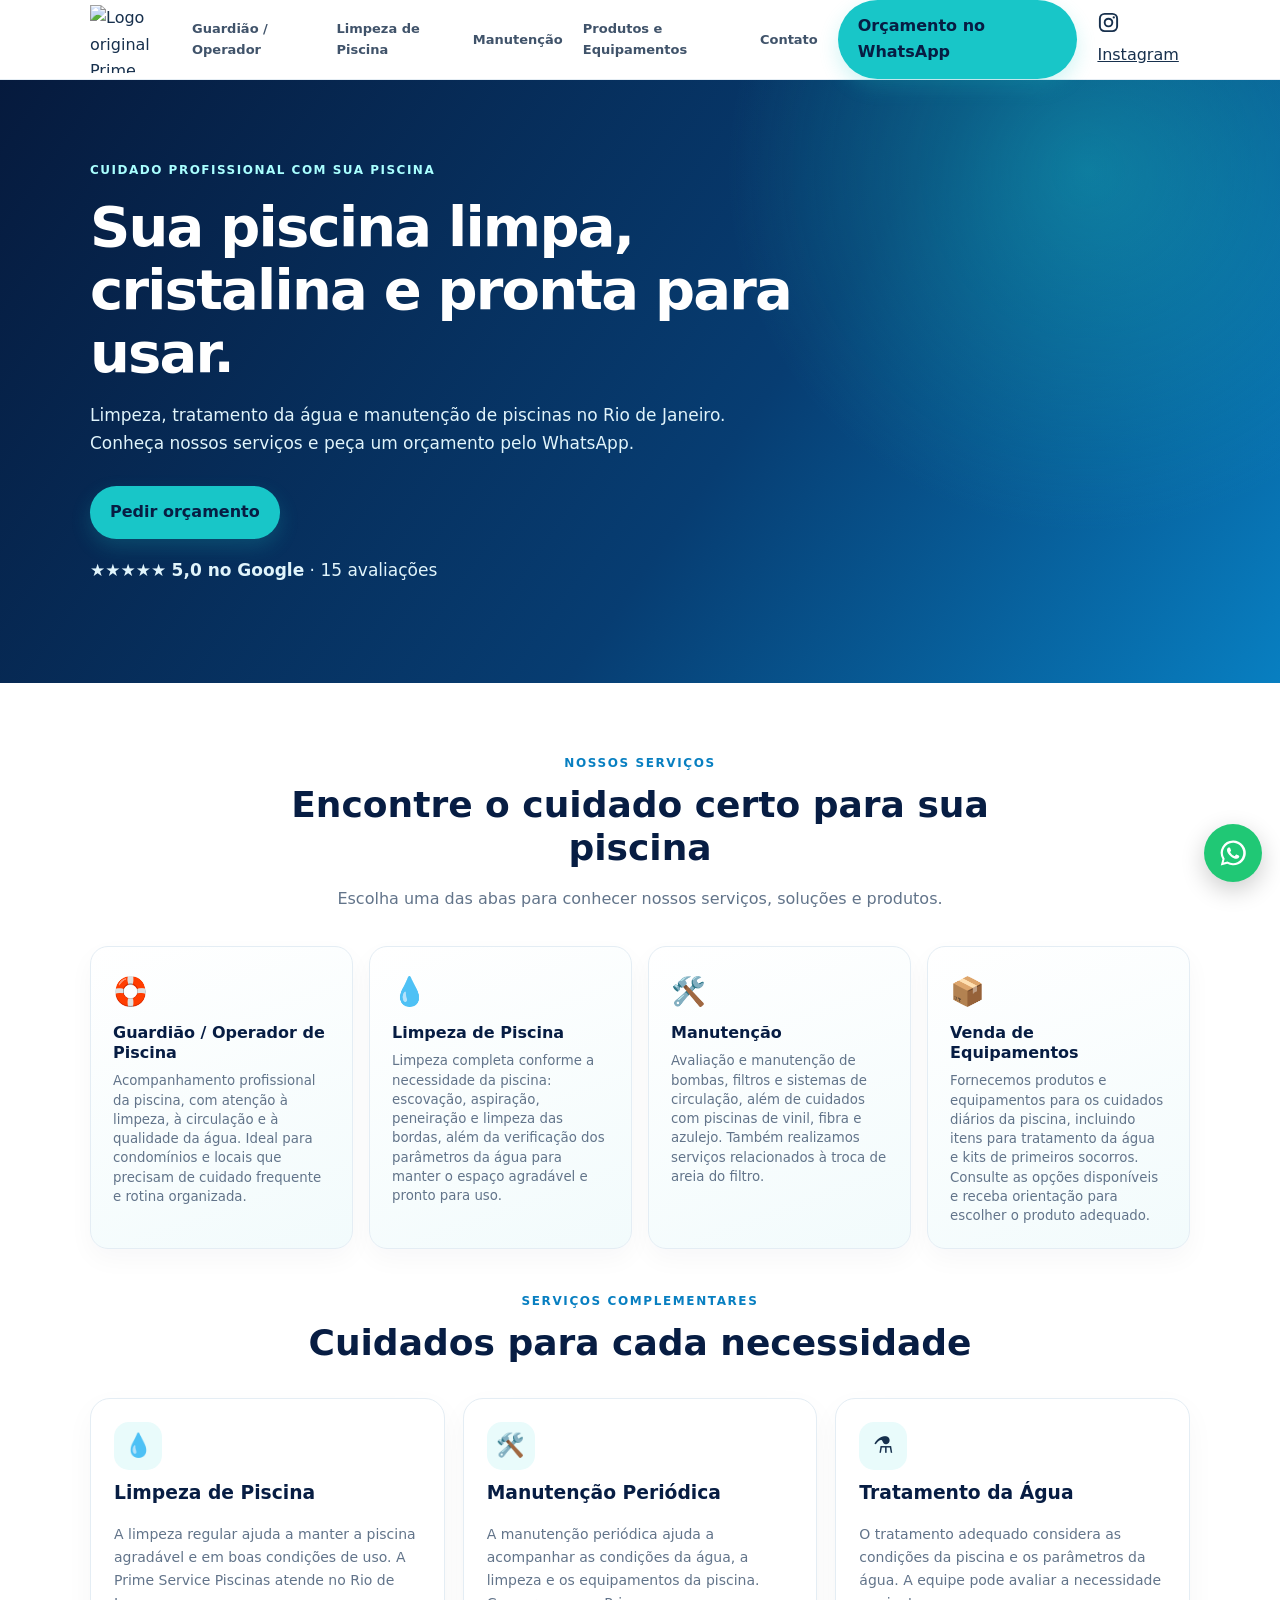
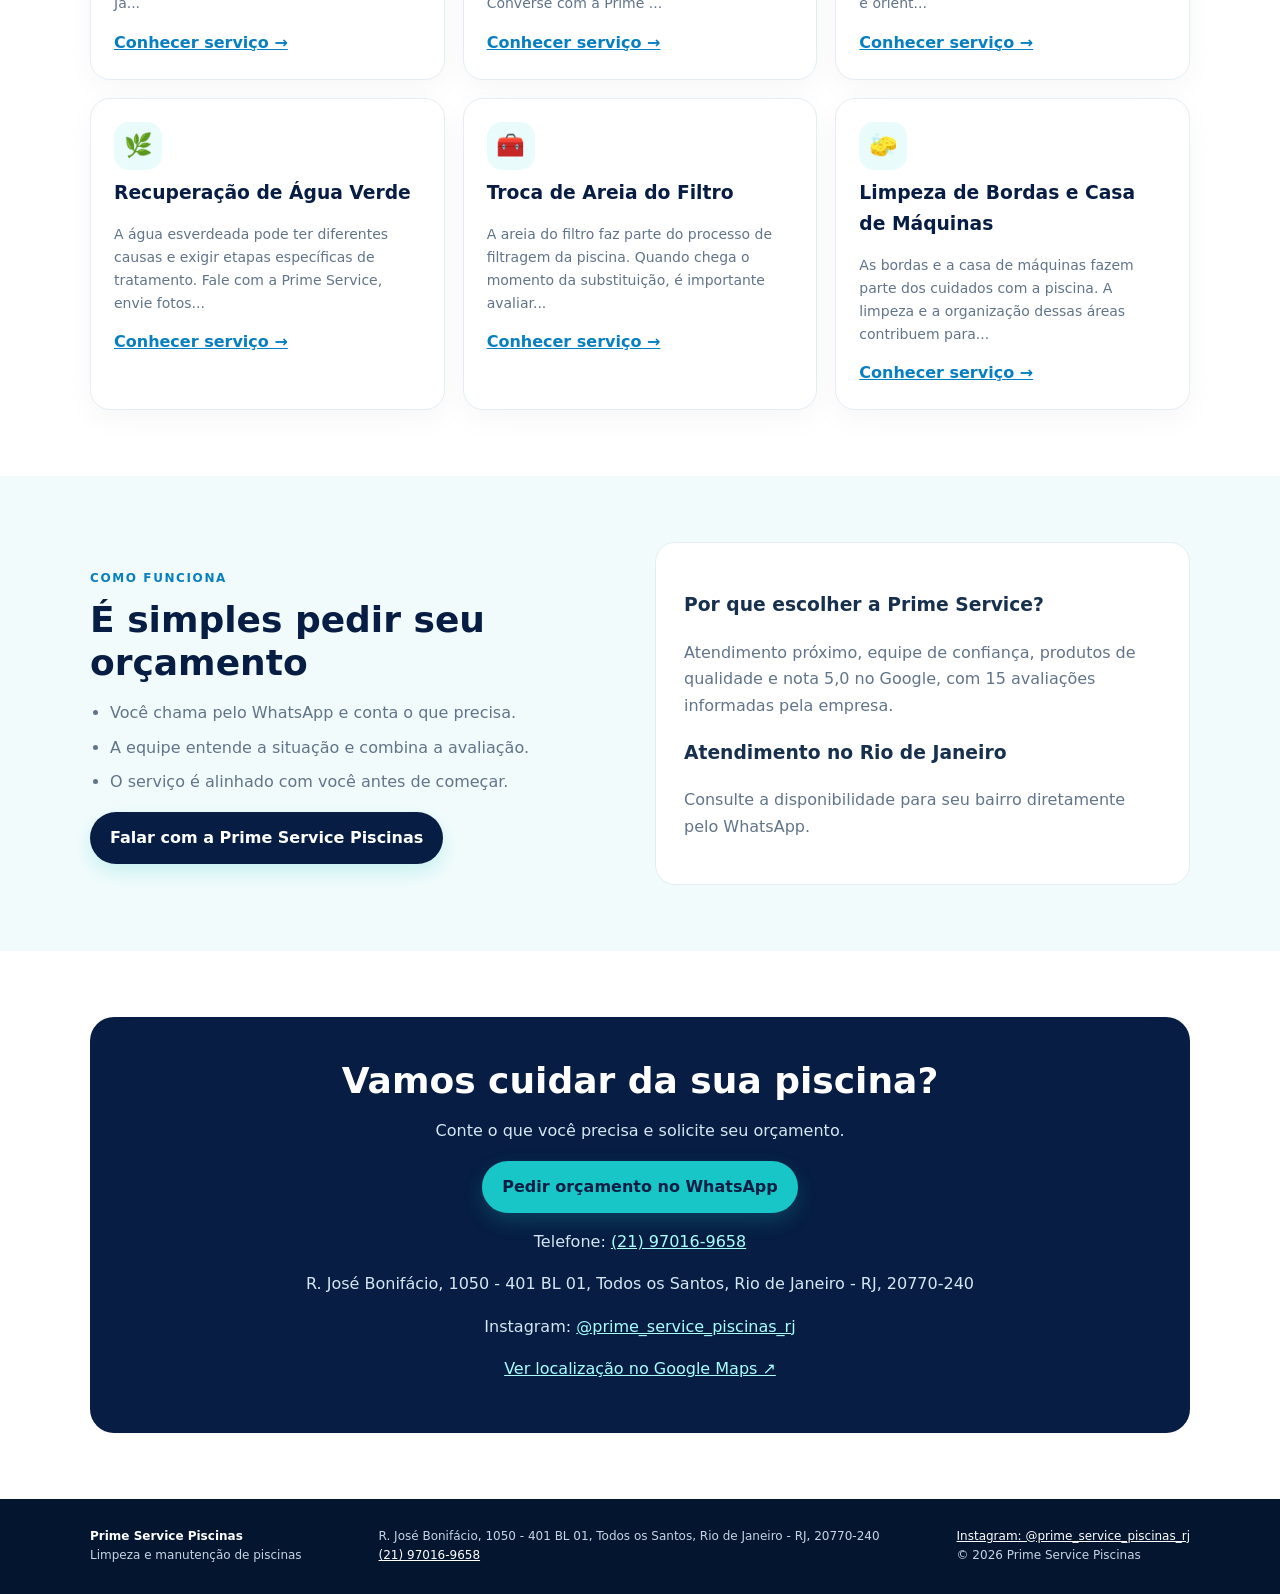
==== commit ab5ef5d5: "Adicionar botão do Instagram no cabeçalho" ====
--- a/index.html
+++ b/index.html
@@ -1,4 +1,4 @@
-<!doctype html><html lang="pt-BR"><head><meta charset="utf-8"><meta name="viewport" content="width=device-width,initial-scale=1"><meta name="theme-color" content="#071d43"><title>Limpeza de Piscina no Rio de Janeiro | Prime Service Piscinas</title><meta name="description" content="Limpeza e manutenção de piscinas no Rio de Janeiro. Tratamento da água, recuperação de água verde e serviços para sua piscina. Peça orçamento!"><meta property="og:title" content="Prime Service Piscinas | Rio de Janeiro"><meta property="og:description" content="Limpeza e manutenção de piscinas. Peça seu orçamento pelo WhatsApp."><meta property="og:type" content="website"><meta property="og:url" content="https://manucrf.github.io/primeservicepiscinas/"><meta property="og:image" content="https://manucrf.github.io/primeservicepiscinas/PSP.jpeg"><meta property="og:image:alt" content="Logo da Prime Service Piscinas"><meta name="twitter:card" content="summary"><meta name="twitter:title" content="Prime Service Piscinas | Rio de Janeiro"><meta name="twitter:description" content="Limpeza e manutenção de piscinas. Peça seu orçamento pelo WhatsApp."><meta name="twitter:image" content="https://manucrf.github.io/primeservicepiscinas/PSP.jpeg"><link rel="canonical" href="https://manucrf.github.io/primeservicepiscinas/"><link rel="stylesheet" href="style.css?v=20261128-2"><script type="application/ld+json">{"@context":"https://schema.org","@type":"LocalBusiness","name":"Prime Service Piscinas","sameAs":["https://www.instagram.com/prime_service_piscinas_rj/"],"telephone":"+5521970169658","address":{"@type":"PostalAddress","streetAddress":"R. José Bonifácio, 1050 - 401 BL 01, Todos os Santos","addressLocality":"Rio de Janeiro","addressRegion":"RJ","postalCode":"20770-240","addressCountry":"BR"},"aggregateRating":{"@type":"AggregateRating","ratingValue":"5.0","reviewCount":"15"}}</script></head><body><header><div class="wrap nav"><a class="brand" style="display:flex;align-items:center;gap:12px" href="index.html"><img src="https://raw.githubusercontent.com/manucrf/primeservicepiscinas/main/PSP.jpeg" alt="Logo original Prime Service Piscinas" style="width:82px;height:68px;object-fit:contain"></a><nav id="nav"><a href="servicos/guardiao-operador.html">Guardião / Operador</a><a href="servicos/limpeza-de-piscina.html">Limpeza de Piscina</a><a href="servicos/manutencao-equipamentos.html">Manutenção</a><a href="servicos/venda-equipamentos.html">Produtos e Equipamentos</a><a href="index.html#contato">Contato</a></nav><a class="btn" href="https://wa.me/5521970169658?text=Ol%C3%A1%21%20Gostaria%20de%20pedir%20um%20or%C3%A7amento%20para%20minha%20piscina." target="_blank" rel="noopener">Orçamento no WhatsApp</a><button class="menu" id="menu" aria-label="Abrir menu" aria-expanded="false">☰</button></div></header><main><section class="hero"><div class="wrap"><span class="eyebrow">Cuidado profissional com sua piscina</span><h1>Sua piscina limpa, cristalina e pronta para usar.</h1><p>Limpeza, tratamento da água e manutenção de piscinas no Rio de Janeiro. Conheça nossos serviços e peça um orçamento pelo WhatsApp.</p><a class="btn" href="https://wa.me/5521970169658?text=Ol%C3%A1%21%20Gostaria%20de%20pedir%20um%20or%C3%A7amento%20para%20minha%20piscina." target="_blank" rel="noopener">Pedir orçamento</a><p>★★★★★ <strong>5,0 no Google</strong> · 15 avaliações</p></div></section><section><div class="wrap"><div class="intro"><span class="kicker">Nossos serviços</span><h2>Encontre o cuidado certo para sua piscina</h2><p class="muted">Escolha uma das abas para conhecer nossos serviços, soluções e produtos.</p></div><div class="service-tabs" aria-label="Categorias de serviços">
+<!doctype html><html lang="pt-BR"><head><meta charset="utf-8"><meta name="viewport" content="width=device-width,initial-scale=1"><meta name="theme-color" content="#071d43"><title>Limpeza de Piscina no Rio de Janeiro | Prime Service Piscinas</title><meta name="description" content="Limpeza e manutenção de piscinas no Rio de Janeiro. Tratamento da água, recuperação de água verde e serviços para sua piscina. Peça orçamento!"><meta property="og:title" content="Prime Service Piscinas | Rio de Janeiro"><meta property="og:description" content="Limpeza e manutenção de piscinas. Peça seu orçamento pelo WhatsApp."><meta property="og:type" content="website"><meta property="og:url" content="https://manucrf.github.io/primeservicepiscinas/"><meta property="og:image" content="https://manucrf.github.io/primeservicepiscinas/PSP.jpeg"><meta property="og:image:alt" content="Logo da Prime Service Piscinas"><meta name="twitter:card" content="summary"><meta name="twitter:title" content="Prime Service Piscinas | Rio de Janeiro"><meta name="twitter:description" content="Limpeza e manutenção de piscinas. Peça seu orçamento pelo WhatsApp."><meta name="twitter:image" content="https://manucrf.github.io/primeservicepiscinas/PSP.jpeg"><link rel="canonical" href="https://manucrf.github.io/primeservicepiscinas/"><link rel="stylesheet" href="style.css?v=20261128-2"><script type="application/ld+json">{"@context":"https://schema.org","@type":"LocalBusiness","name":"Prime Service Piscinas","sameAs":["https://www.instagram.com/prime_service_piscinas_rj/"],"telephone":"+5521970169658","address":{"@type":"PostalAddress","streetAddress":"R. José Bonifácio, 1050 - 401 BL 01, Todos os Santos","addressLocality":"Rio de Janeiro","addressRegion":"RJ","postalCode":"20770-240","addressCountry":"BR"},"aggregateRating":{"@type":"AggregateRating","ratingValue":"5.0","reviewCount":"15"}}</script></head><body><header><div class="wrap nav"><a class="brand" style="display:flex;align-items:center;gap:12px" href="index.html"><img src="https://raw.githubusercontent.com/manucrf/primeservicepiscinas/main/PSP.jpeg" alt="Logo original Prime Service Piscinas" style="width:82px;height:68px;object-fit:contain"></a><nav id="nav"><a href="servicos/guardiao-operador.html">Guardião / Operador</a><a href="servicos/limpeza-de-piscina.html">Limpeza de Piscina</a><a href="servicos/manutencao-equipamentos.html">Manutenção</a><a href="servicos/venda-equipamentos.html">Produtos e Equipamentos</a><a href="index.html#contato">Contato</a></nav><a class="btn" href="https://wa.me/5521970169658?text=Ol%C3%A1%21%20Gostaria%20de%20pedir%20um%20or%C3%A7amento%20para%20minha%20piscina." target="_blank" rel="noopener">Orçamento no WhatsApp</a><a class="instagram-btn" href="https://www.instagram.com/prime_service_piscinas_rj/" target="_blank" rel="noopener" aria-label="Visitar Instagram da Prime Service Piscinas" title="Instagram"><svg viewBox="0 0 24 24" width="23" height="23" aria-hidden="true"><rect x="3" y="3" width="18" height="18" rx="5" fill="none" stroke="currentColor" stroke-width="2"/><circle cx="12" cy="12" r="4" fill="none" stroke="currentColor" stroke-width="2"/><circle cx="17.5" cy="6.7" r="1.2" fill="currentColor"/></svg><span>Instagram</span></a><button class="menu" id="menu" aria-label="Abrir menu" aria-expanded="false">☰</button></div></header><main><section class="hero"><div class="wrap"><span class="eyebrow">Cuidado profissional com sua piscina</span><h1>Sua piscina limpa, cristalina e pronta para usar.</h1><p>Limpeza, tratamento da água e manutenção de piscinas no Rio de Janeiro. Conheça nossos serviços e peça um orçamento pelo WhatsApp.</p><a class="btn" href="https://wa.me/5521970169658?text=Ol%C3%A1%21%20Gostaria%20de%20pedir%20um%20or%C3%A7amento%20para%20minha%20piscina." target="_blank" rel="noopener">Pedir orçamento</a><p>★★★★★ <strong>5,0 no Google</strong> · 15 avaliações</p></div></section><section><div class="wrap"><div class="intro"><span class="kicker">Nossos serviços</span><h2>Encontre o cuidado certo para sua piscina</h2><p class="muted">Escolha uma das abas para conhecer nossos serviços, soluções e produtos.</p></div><div class="service-tabs" aria-label="Categorias de serviços">
 <a class="service-tab" href="servicos/guardiao-operador.html"><span>🛟</span><strong>Guardião / Operador de Piscina</strong><small>Acompanhamento profissional da piscina, com atenção à limpeza, à circulação e à qualidade da água. Ideal para condomínios e locais que precisam de cuidado frequente e rotina organizada.</small></a>
 <a class="service-tab" href="servicos/limpeza-de-piscina.html"><span>💧</span><strong>Limpeza de Piscina</strong><small>Limpeza completa conforme a necessidade da piscina: escovação, aspiração, peneiração e limpeza das bordas, além da verificação dos parâmetros da água para manter o espaço agradável e pronto para uso.</small></a>
 <a class="service-tab" href="servicos/manutencao-equipamentos.html"><span>🛠️</span><strong>Manutenção</strong><small>Avaliação e manutenção de bombas, filtros e sistemas de circulação, além de cuidados com piscinas de vinil, fibra e azulejo. Também realizamos serviços relacionados à troca de areia do filtro.</small></a>
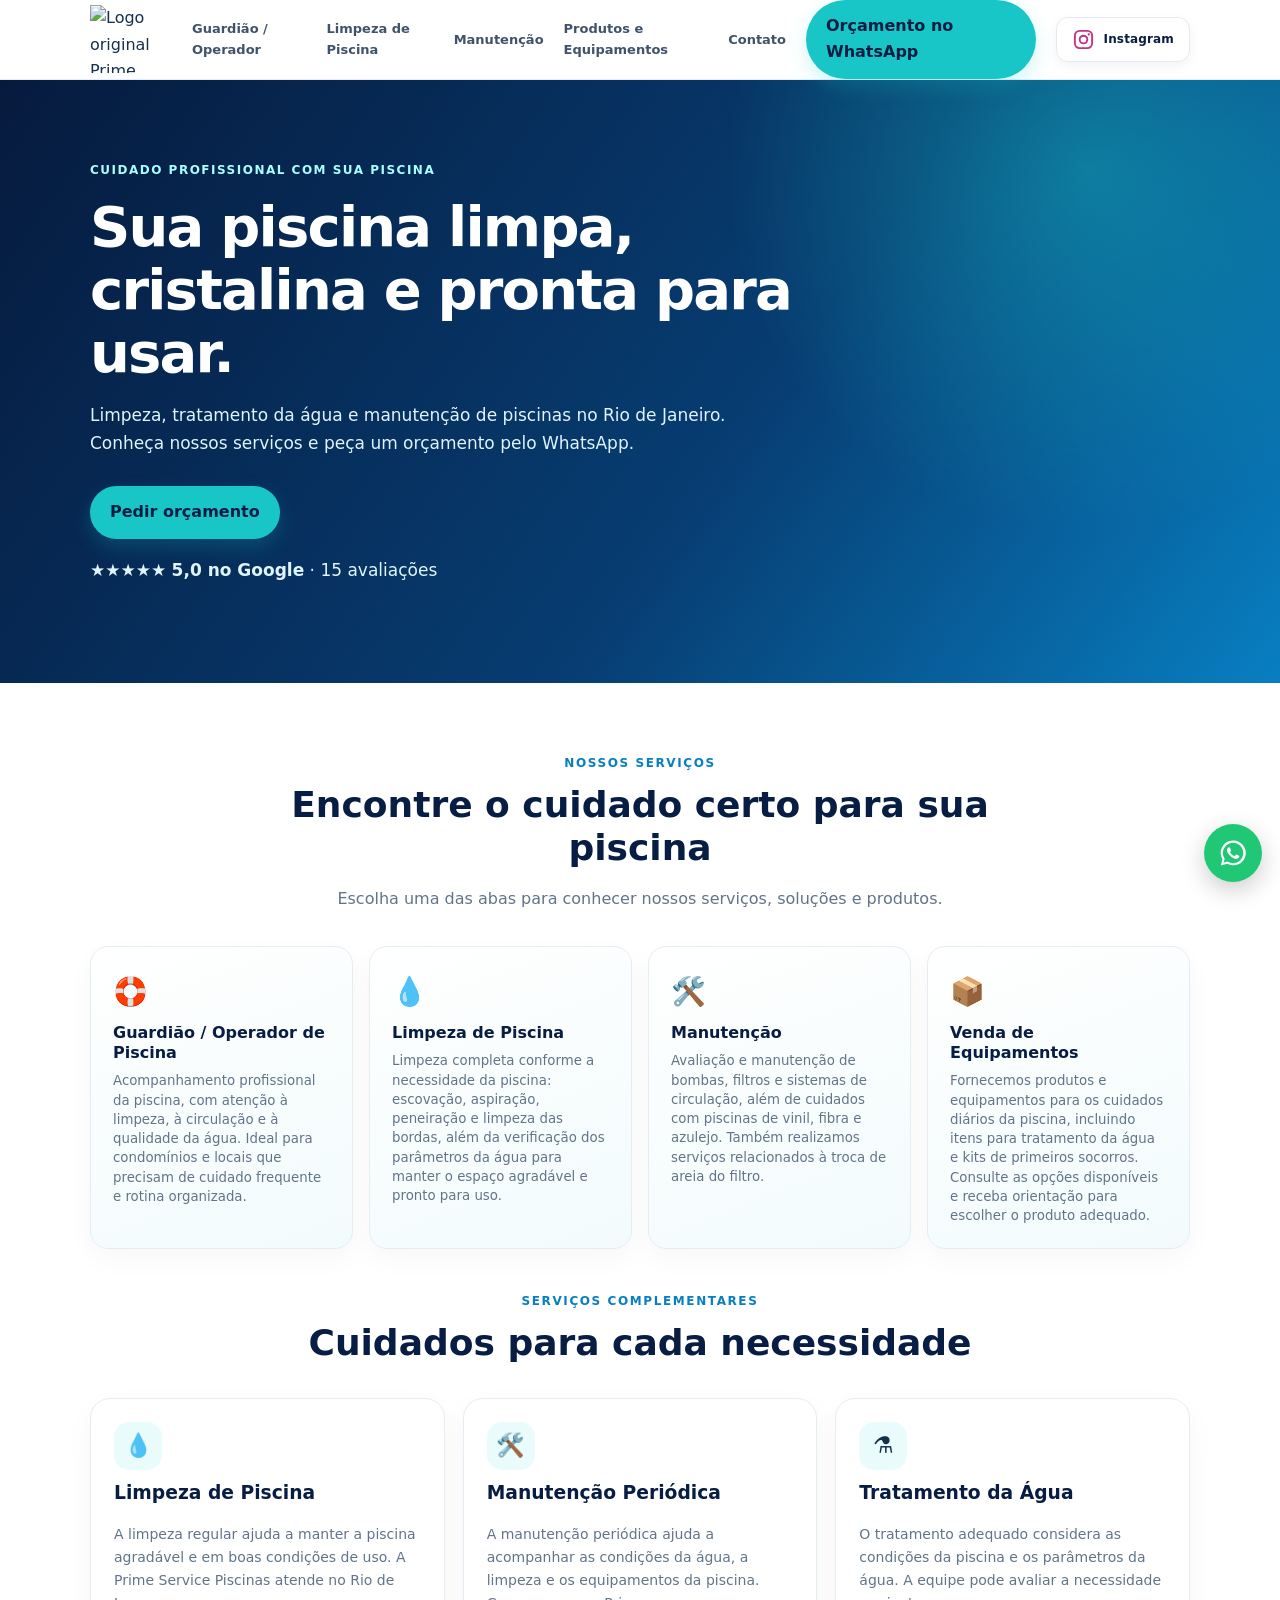
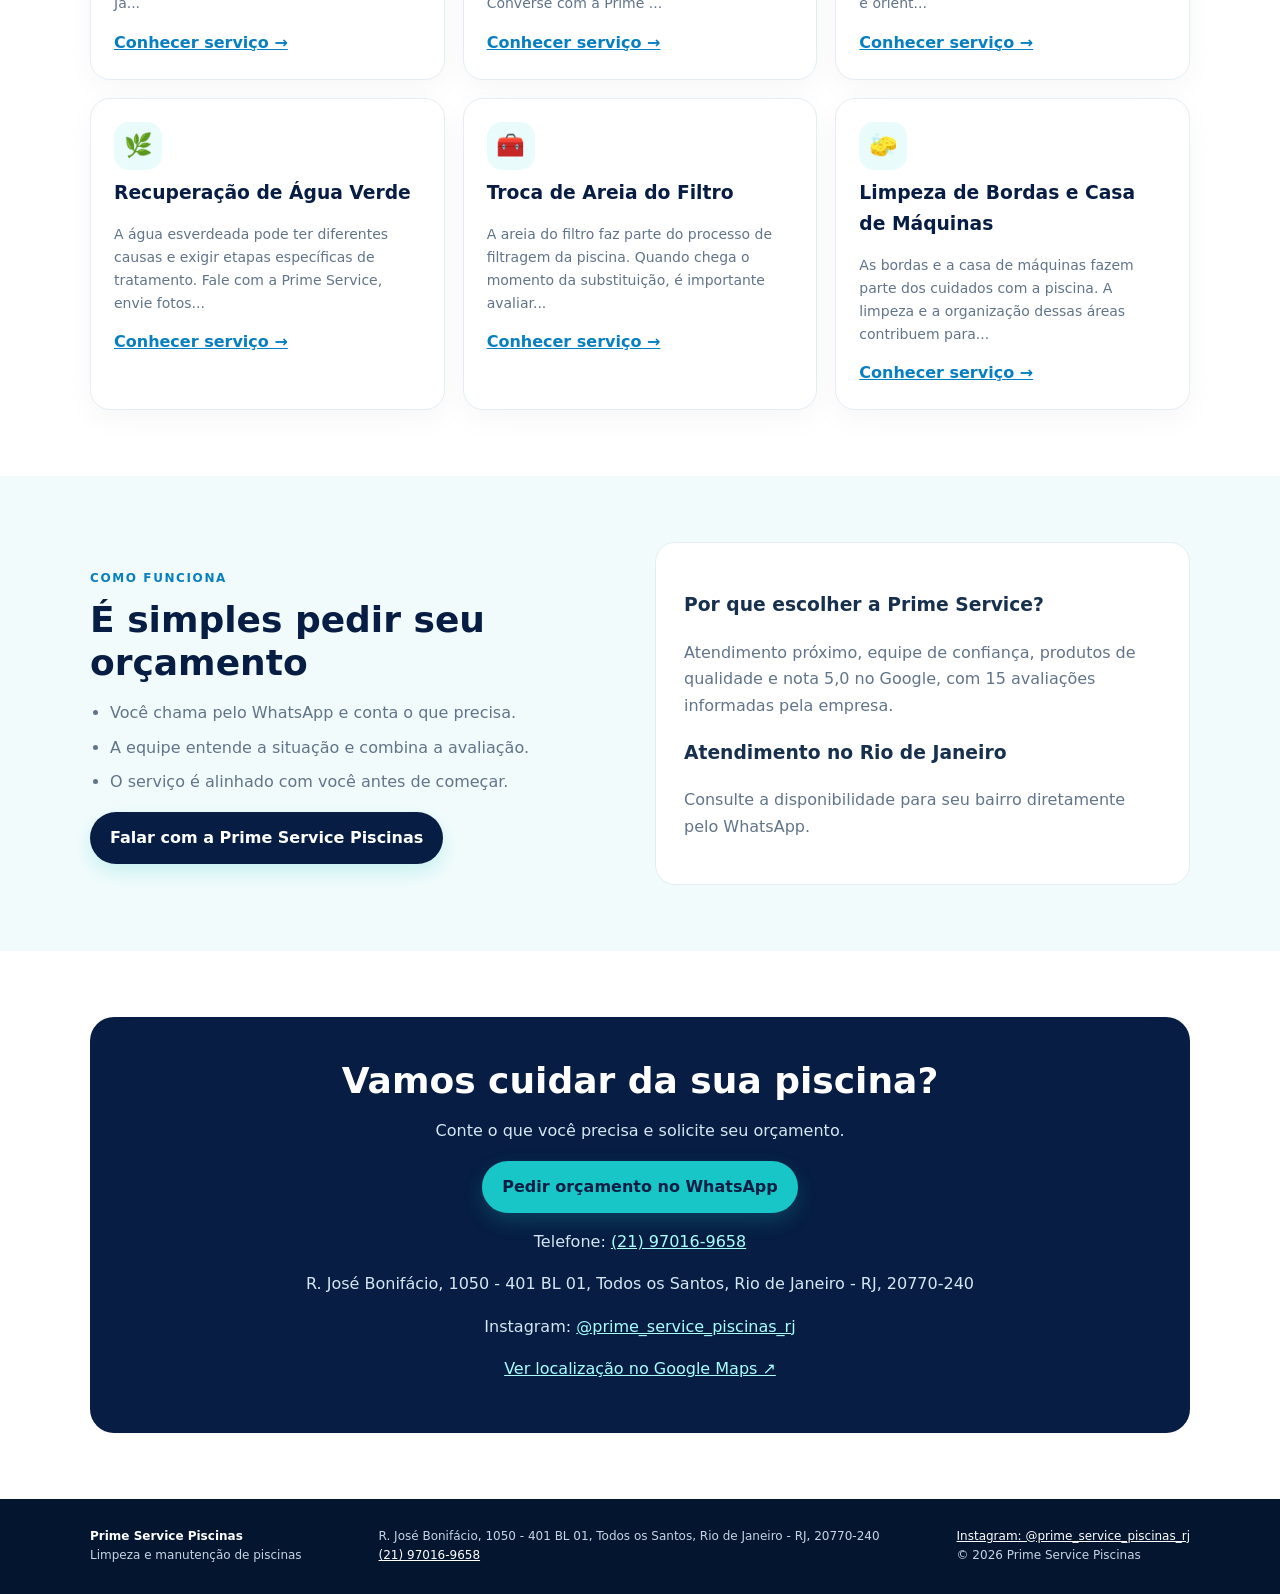
==== commit 7ee77782: "Atualizar versão do CSS para novo botão Instagram" ====
--- a/index.html
+++ b/index.html
@@ -1,4 +1,4 @@
-<!doctype html><html lang="pt-BR"><head><meta charset="utf-8"><meta name="viewport" content="width=device-width,initial-scale=1"><meta name="theme-color" content="#071d43"><title>Limpeza de Piscina no Rio de Janeiro | Prime Service Piscinas</title><meta name="description" content="Limpeza e manutenção de piscinas no Rio de Janeiro. Tratamento da água, recuperação de água verde e serviços para sua piscina. Peça orçamento!"><meta property="og:title" content="Prime Service Piscinas | Rio de Janeiro"><meta property="og:description" content="Limpeza e manutenção de piscinas. Peça seu orçamento pelo WhatsApp."><meta property="og:type" content="website"><meta property="og:url" content="https://manucrf.github.io/primeservicepiscinas/"><meta property="og:image" content="https://manucrf.github.io/primeservicepiscinas/PSP.jpeg"><meta property="og:image:alt" content="Logo da Prime Service Piscinas"><meta name="twitter:card" content="summary"><meta name="twitter:title" content="Prime Service Piscinas | Rio de Janeiro"><meta name="twitter:description" content="Limpeza e manutenção de piscinas. Peça seu orçamento pelo WhatsApp."><meta name="twitter:image" content="https://manucrf.github.io/primeservicepiscinas/PSP.jpeg"><link rel="canonical" href="https://manucrf.github.io/primeservicepiscinas/"><link rel="stylesheet" href="style.css?v=20261128-2"><script type="application/ld+json">{"@context":"https://schema.org","@type":"LocalBusiness","name":"Prime Service Piscinas","sameAs":["https://www.instagram.com/prime_service_piscinas_rj/"],"telephone":"+5521970169658","address":{"@type":"PostalAddress","streetAddress":"R. José Bonifácio, 1050 - 401 BL 01, Todos os Santos","addressLocality":"Rio de Janeiro","addressRegion":"RJ","postalCode":"20770-240","addressCountry":"BR"},"aggregateRating":{"@type":"AggregateRating","ratingValue":"5.0","reviewCount":"15"}}</script></head><body><header><div class="wrap nav"><a class="brand" style="display:flex;align-items:center;gap:12px" href="index.html"><img src="https://raw.githubusercontent.com/manucrf/primeservicepiscinas/main/PSP.jpeg" alt="Logo original Prime Service Piscinas" style="width:82px;height:68px;object-fit:contain"></a><nav id="nav"><a href="servicos/guardiao-operador.html">Guardião / Operador</a><a href="servicos/limpeza-de-piscina.html">Limpeza de Piscina</a><a href="servicos/manutencao-equipamentos.html">Manutenção</a><a href="servicos/venda-equipamentos.html">Produtos e Equipamentos</a><a href="index.html#contato">Contato</a></nav><a class="btn" href="https://wa.me/5521970169658?text=Ol%C3%A1%21%20Gostaria%20de%20pedir%20um%20or%C3%A7amento%20para%20minha%20piscina." target="_blank" rel="noopener">Orçamento no WhatsApp</a><a class="instagram-btn" href="https://www.instagram.com/prime_service_piscinas_rj/" target="_blank" rel="noopener" aria-label="Visitar Instagram da Prime Service Piscinas" title="Instagram"><svg viewBox="0 0 24 24" width="23" height="23" aria-hidden="true"><rect x="3" y="3" width="18" height="18" rx="5" fill="none" stroke="currentColor" stroke-width="2"/><circle cx="12" cy="12" r="4" fill="none" stroke="currentColor" stroke-width="2"/><circle cx="17.5" cy="6.7" r="1.2" fill="currentColor"/></svg><span>Instagram</span></a><button class="menu" id="menu" aria-label="Abrir menu" aria-expanded="false">☰</button></div></header><main><section class="hero"><div class="wrap"><span class="eyebrow">Cuidado profissional com sua piscina</span><h1>Sua piscina limpa, cristalina e pronta para usar.</h1><p>Limpeza, tratamento da água e manutenção de piscinas no Rio de Janeiro. Conheça nossos serviços e peça um orçamento pelo WhatsApp.</p><a class="btn" href="https://wa.me/5521970169658?text=Ol%C3%A1%21%20Gostaria%20de%20pedir%20um%20or%C3%A7amento%20para%20minha%20piscina." target="_blank" rel="noopener">Pedir orçamento</a><p>★★★★★ <strong>5,0 no Google</strong> · 15 avaliações</p></div></section><section><div class="wrap"><div class="intro"><span class="kicker">Nossos serviços</span><h2>Encontre o cuidado certo para sua piscina</h2><p class="muted">Escolha uma das abas para conhecer nossos serviços, soluções e produtos.</p></div><div class="service-tabs" aria-label="Categorias de serviços">
+<!doctype html><html lang="pt-BR"><head><meta charset="utf-8"><meta name="viewport" content="width=device-width,initial-scale=1"><meta name="theme-color" content="#071d43"><title>Limpeza de Piscina no Rio de Janeiro | Prime Service Piscinas</title><meta name="description" content="Limpeza e manutenção de piscinas no Rio de Janeiro. Tratamento da água, recuperação de água verde e serviços para sua piscina. Peça orçamento!"><meta property="og:title" content="Prime Service Piscinas | Rio de Janeiro"><meta property="og:description" content="Limpeza e manutenção de piscinas. Peça seu orçamento pelo WhatsApp."><meta property="og:type" content="website"><meta property="og:url" content="https://manucrf.github.io/primeservicepiscinas/"><meta property="og:image" content="https://manucrf.github.io/primeservicepiscinas/PSP.jpeg"><meta property="og:image:alt" content="Logo da Prime Service Piscinas"><meta name="twitter:card" content="summary"><meta name="twitter:title" content="Prime Service Piscinas | Rio de Janeiro"><meta name="twitter:description" content="Limpeza e manutenção de piscinas. Peça seu orçamento pelo WhatsApp."><meta name="twitter:image" content="https://manucrf.github.io/primeservicepiscinas/PSP.jpeg"><link rel="canonical" href="https://manucrf.github.io/primeservicepiscinas/"><link rel="stylesheet" href="style.css?v=20261128-3"><script type="application/ld+json">{"@context":"https://schema.org","@type":"LocalBusiness","name":"Prime Service Piscinas","sameAs":["https://www.instagram.com/prime_service_piscinas_rj/"],"telephone":"+5521970169658","address":{"@type":"PostalAddress","streetAddress":"R. José Bonifácio, 1050 - 401 BL 01, Todos os Santos","addressLocality":"Rio de Janeiro","addressRegion":"RJ","postalCode":"20770-240","addressCountry":"BR"},"aggregateRating":{"@type":"AggregateRating","ratingValue":"5.0","reviewCount":"15"}}</script></head><body><header><div class="wrap nav"><a class="brand" style="display:flex;align-items:center;gap:12px" href="index.html"><img src="https://raw.githubusercontent.com/manucrf/primeservicepiscinas/main/PSP.jpeg" alt="Logo original Prime Service Piscinas" style="width:82px;height:68px;object-fit:contain"></a><nav id="nav"><a href="servicos/guardiao-operador.html">Guardião / Operador</a><a href="servicos/limpeza-de-piscina.html">Limpeza de Piscina</a><a href="servicos/manutencao-equipamentos.html">Manutenção</a><a href="servicos/venda-equipamentos.html">Produtos e Equipamentos</a><a href="index.html#contato">Contato</a></nav><a class="btn" href="https://wa.me/5521970169658?text=Ol%C3%A1%21%20Gostaria%20de%20pedir%20um%20or%C3%A7amento%20para%20minha%20piscina." target="_blank" rel="noopener">Orçamento no WhatsApp</a><a class="instagram-btn" href="https://www.instagram.com/prime_service_piscinas_rj/" target="_blank" rel="noopener" aria-label="Visitar Instagram da Prime Service Piscinas" title="Instagram"><svg viewBox="0 0 24 24" width="23" height="23" aria-hidden="true"><rect x="3" y="3" width="18" height="18" rx="5" fill="none" stroke="currentColor" stroke-width="2"/><circle cx="12" cy="12" r="4" fill="none" stroke="currentColor" stroke-width="2"/><circle cx="17.5" cy="6.7" r="1.2" fill="currentColor"/></svg><span>Instagram</span></a><button class="menu" id="menu" aria-label="Abrir menu" aria-expanded="false">☰</button></div></header><main><section class="hero"><div class="wrap"><span class="eyebrow">Cuidado profissional com sua piscina</span><h1>Sua piscina limpa, cristalina e pronta para usar.</h1><p>Limpeza, tratamento da água e manutenção de piscinas no Rio de Janeiro. Conheça nossos serviços e peça um orçamento pelo WhatsApp.</p><a class="btn" href="https://wa.me/5521970169658?text=Ol%C3%A1%21%20Gostaria%20de%20pedir%20um%20or%C3%A7amento%20para%20minha%20piscina." target="_blank" rel="noopener">Pedir orçamento</a><p>★★★★★ <strong>5,0 no Google</strong> · 15 avaliações</p></div></section><section><div class="wrap"><div class="intro"><span class="kicker">Nossos serviços</span><h2>Encontre o cuidado certo para sua piscina</h2><p class="muted">Escolha uma das abas para conhecer nossos serviços, soluções e produtos.</p></div><div class="service-tabs" aria-label="Categorias de serviços">
 <a class="service-tab" href="servicos/guardiao-operador.html"><span>🛟</span><strong>Guardião / Operador de Piscina</strong><small>Acompanhamento profissional da piscina, com atenção à limpeza, à circulação e à qualidade da água. Ideal para condomínios e locais que precisam de cuidado frequente e rotina organizada.</small></a>
 <a class="service-tab" href="servicos/limpeza-de-piscina.html"><span>💧</span><strong>Limpeza de Piscina</strong><small>Limpeza completa conforme a necessidade da piscina: escovação, aspiração, peneiração e limpeza das bordas, além da verificação dos parâmetros da água para manter o espaço agradável e pronto para uso.</small></a>
 <a class="service-tab" href="servicos/manutencao-equipamentos.html"><span>🛠️</span><strong>Manutenção</strong><small>Avaliação e manutenção de bombas, filtros e sistemas de circulação, além de cuidados com piscinas de vinil, fibra e azulejo. Também realizamos serviços relacionados à troca de areia do filtro.</small></a>
--- a/style.css
+++ b/style.css
@@ -19,3 +19,5 @@
 @media(max-width:540px){.nav{width:calc(100% - 24px)}.brand img{width:58px;height:52px}.grid{grid-template-columns:1fr}.hero{padding:55px 0 62px}section{padding:52px 0}.cta{padding:26px 20px}}
 
 .service-tabs{display:grid;grid-template-columns:repeat(4,1fr);gap:16px;margin:0 0 38px}.service-tab{display:flex;flex-direction:column;gap:8px;padding:22px;border:1px solid var(--line);border-radius:18px;background:linear-gradient(160deg,#fff,#f2fbfc);text-decoration:none;box-shadow:0 10px 26px #071d4309;transition:transform .2s,border-color .2s}.service-tab:hover{transform:translateY(-3px);border-color:var(--turq)}.service-tab span{font-size:28px}.service-tab strong{color:var(--navy);line-height:1.25}.service-tab small{color:var(--muted);line-height:1.45}.secondary-intro{margin-top:8px}@media(max-width:800px){.service-tabs{grid-template-columns:repeat(2,1fr)}}@media(max-width:540px){.service-tabs{grid-template-columns:1fr}}
+
+.instagram-btn{display:inline-flex;align-items:center;justify-content:center;gap:9px;padding:10px 15px;border:1px solid #e4eaf1;border-radius:12px;color:var(--navy);text-decoration:none;font-weight:750;font-size:12px;letter-spacing:.15px;background:#fff;white-space:nowrap;box-shadow:0 4px 12px #071d430d;transition:all .2s ease}.instagram-btn:hover{border-color:#d7b5d0;background:#fffafd;box-shadow:0 7px 18px #071d4318;transform:translateY(-2px)}.instagram-btn svg{flex-shrink:0;color:#c13584}.instagram-btn span{line-height:1}@media(max-width:800px){.instagram-btn{padding:0;width:42px;height:42px;border-radius:12px}.instagram-btn span{display:none}}
